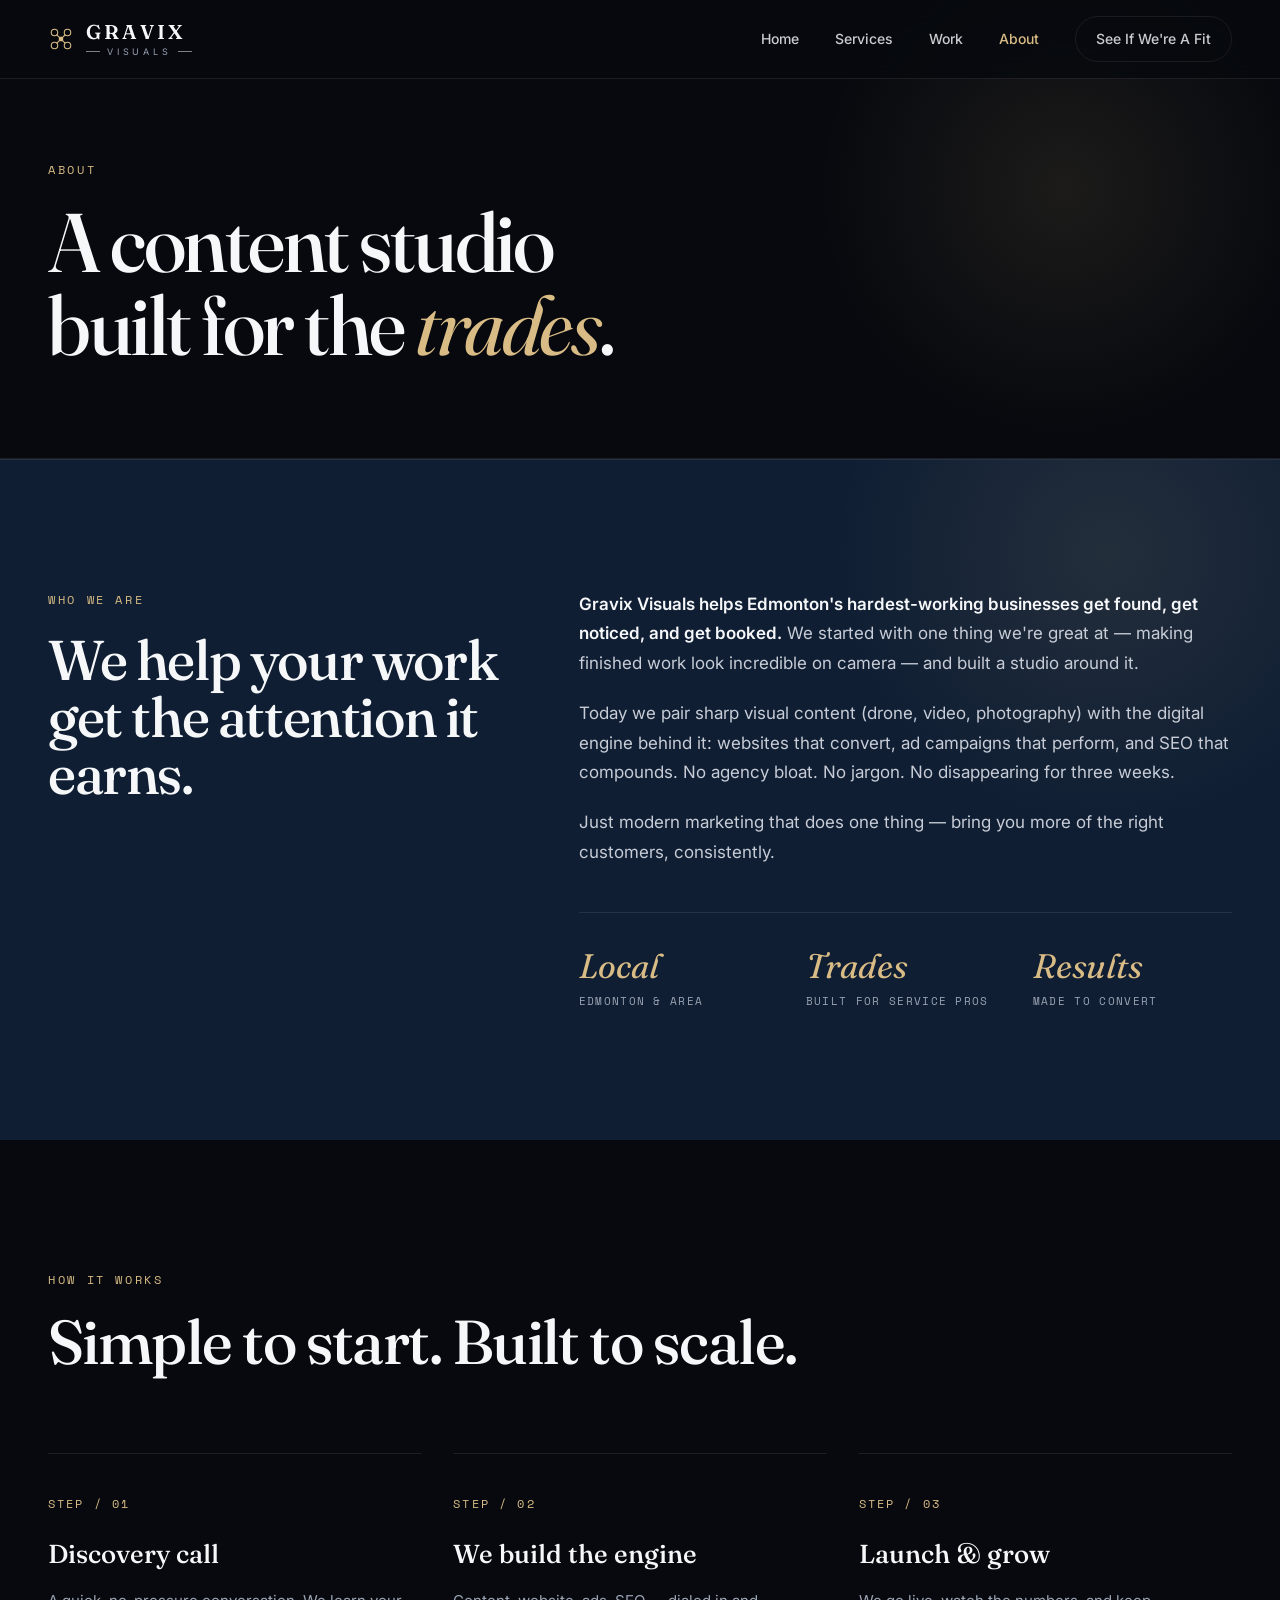
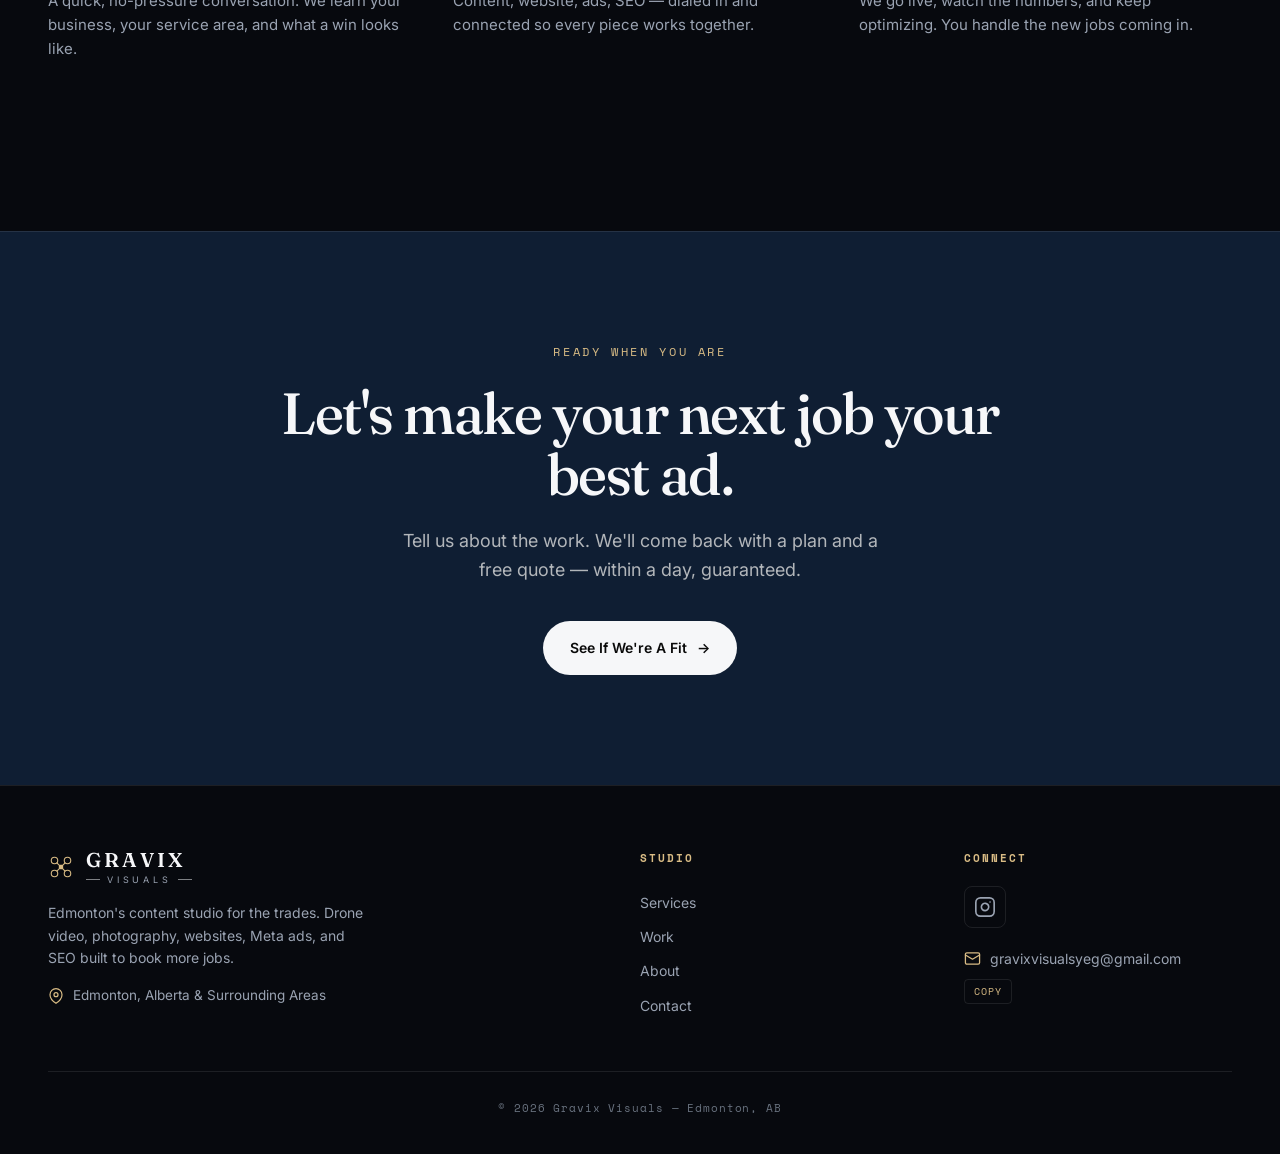
==== about.html @ d4706dd7 "Add files via upload" ====
<!DOCTYPE html>
<html lang="en">
<head>
<meta charset="UTF-8" />
<meta name="viewport" content="width=device-width, initial-scale=1.0" />
<title>About — Gravix Visuals</title>
<meta name="description" content="Gravix Visuals is an Edmonton content studio built for the trades. Drone video, photography, websites, ads, and SEO that bring in more of the right customers." />
<link rel="preconnect" href="https://fonts.googleapis.com">
<link rel="preconnect" href="https://fonts.gstatic.com" crossorigin>
<link href="https://fonts.googleapis.com/css2?family=Fraunces:ital,opsz,wght@0,9..144,400;0,9..144,500;0,9..144,600;1,9..144,400;1,9..144,500&family=Inter:wght@400;500;600;700&family=Space+Mono:wght@400;700&display=swap" rel="stylesheet">
<link rel="stylesheet" href="/styles.css">
</head>
<body data-page="about">

<nav id="nav" class="solid">
  <div class="wrap">
    <a href="/" class="brand" aria-label="Gravix Visuals home">
      <svg viewBox="0 0 48 48" fill="none" stroke="currentColor" stroke-width="2" aria-hidden="true">
        <circle cx="12" cy="12" r="6"/><circle cx="36" cy="12" r="6"/>
        <circle cx="12" cy="36" r="6"/><circle cx="36" cy="36" r="6"/>
        <line x1="16" y1="16" x2="32" y2="32"/><line x1="32" y1="16" x2="16" y2="32"/>
        <rect x="20" y="20" width="8" height="8" rx="2" fill="currentColor" stroke="none"/>
      </svg>
      <span class="word"><b>GRAVIX</b><span class="vis"><span class="ln"></span><small>VISUALS</small><span class="ln"></span></span></span>
    </a>
    <div class="nav-links" id="navlinks">
      <a href="/" onclick="closeNav()">Home</a>
      <a href="/services" onclick="closeNav()">Services</a>
      <a href="/work" onclick="closeNav()">Work</a>
      <a href="/about" class="active" onclick="closeNav()">About</a>
      <a href="/contact" class="nav-cta" onclick="closeNav()">See If We're A Fit</a>
    </div>
    <button class="burger" aria-label="Toggle menu" onclick="toggleNav()">&#9776;</button>
  </div>
</nav>

<header class="page-hero">
  <div class="wrap">
    <span class="eyebrow">About</span>
    <h1 class="display">A content studio<br>built for the <em>trades</em>.</h1>
  </div>
</header>

<section id="about" style="background:var(--navy);border-top:1px solid var(--line)">
  <div class="wrap">
    <div class="about-grid">
      <div class="reveal">
        <span class="eyebrow" style="display:block;margin-bottom:22px;">Who we are</span>
        <h2 class="display">We help your work get the attention it earns.</h2>
      </div>
      <div class="about-body reveal">
        <p><strong>Gravix Visuals helps Edmonton's hardest-working businesses get found, get noticed, and get booked.</strong> We started with one thing we're great at &mdash; making finished work look incredible on camera &mdash; and built a studio around it.</p>
        <p>Today we pair sharp visual content (drone, video, photography) with the digital engine behind it: websites that convert, ad campaigns that perform, and SEO that compounds. No agency bloat. No jargon. No disappearing for three weeks.</p>
        <p>Just modern marketing that does one thing &mdash; bring you more of the right customers, consistently.</p>
        <div class="about-stats">
          <div><div class="k">Local</div><div class="v">Edmonton &amp; area</div></div>
          <div><div class="k">Trades</div><div class="v">Built for service pros</div></div>
          <div><div class="k">Results</div><div class="v">Made to convert</div></div>
        </div>
      </div>
    </div>
  </div>
</section>

<section id="process">
  <div class="wrap">
    <div class="sec-head reveal">
      <span class="eyebrow">How it works</span>
      <h2 class="display">Simple to start. Built to scale.</h2>
    </div>
    <div class="steps">
      <div class="step reveal">
        <div class="s-num">STEP / 01</div>
        <h4>Discovery call</h4>
        <p>A quick, no-pressure conversation. We learn your business, your service area, and what a win looks like.</p>
      </div>
      <div class="step reveal">
        <div class="s-num">STEP / 02</div>
        <h4>We build the engine</h4>
        <p>Content, website, ads, SEO &mdash; dialed in and connected so every piece works together.</p>
      </div>
      <div class="step reveal">
        <div class="s-num">STEP / 03</div>
        <h4>Launch &amp; grow</h4>
        <p>We go live, watch the numbers, and keep optimizing. You handle the new jobs coming in.</p>
      </div>
    </div>
  </div>
</section>

<section class="cta-band">
  <div class="wrap">
    <span class="eyebrow" style="display:block;margin-bottom:22px;color:var(--gold)">Ready when you are</span>
    <h2 class="display">Let's make your next job your best ad.</h2>
    <p>Tell us about the work. We'll come back with a plan and a free quote &mdash; within a day, guaranteed.</p>
    <div class="cta-row">
      <a href="/contact" class="btn btn-primary">See If We're A Fit <span class="ar">&rarr;</span></a>
    </div>
  </div>
</section>

<footer>
  <div class="wrap">
    <div class="foot-grid">
      <div>
        <a href="/" class="brand">
          <svg viewBox="0 0 48 48" fill="none" stroke="currentColor" stroke-width="2" aria-hidden="true">
        <circle cx="12" cy="12" r="6"/><circle cx="36" cy="12" r="6"/>
        <circle cx="12" cy="36" r="6"/><circle cx="36" cy="36" r="6"/>
        <line x1="16" y1="16" x2="32" y2="32"/><line x1="32" y1="16" x2="16" y2="32"/>
        <rect x="20" y="20" width="8" height="8" rx="2" fill="currentColor" stroke="none"/>
      </svg>
      <span class="word"><b>GRAVIX</b><span class="vis"><span class="ln"></span><small>VISUALS</small><span class="ln"></span></span></span>
        </a>
        <p class="foot-about">Edmonton's content studio for the trades. Drone video, photography, websites, Meta ads, and SEO built to book more jobs.</p>
        <div class="foot-location">
          <svg width="16" height="16" viewBox="0 0 24 24" fill="none" stroke="currentColor" stroke-width="1.8" stroke-linecap="round" stroke-linejoin="round" aria-hidden="true">
            <path d="M21 10c0 7-9 13-9 13s-9-6-9-13a9 9 0 1 1 18 0z"/>
            <circle cx="12" cy="10" r="3"/>
          </svg>
          <span>Edmonton, Alberta &amp; Surrounding Areas</span>
        </div>
      </div>
      <div class="foot-col">
        <h5>Studio</h5>
        <a href="/services">Services</a>
        <a href="/work">Work</a>
        <a href="/about">About</a>
        <a href="/contact">Contact</a>
      </div>
      <div class="foot-col">
        <h5>Connect</h5>
        <a href="https://www.instagram.com/gravix.visuals/" target="_blank" rel="noopener" class="ig-link" aria-label="Gravix Visuals on Instagram">
          <svg width="22" height="22" viewBox="0 0 24 24" fill="none" stroke="currentColor" stroke-width="1.8" stroke-linecap="round" stroke-linejoin="round" aria-hidden="true">
            <rect x="2" y="2" width="20" height="20" rx="5" ry="5"/>
            <path d="M16 11.37A4 4 0 1 1 12.63 8 4 4 0 0 1 16 11.37z"/>
            <line x1="17.5" y1="6.5" x2="17.51" y2="6.5"/>
          </svg>
        </a>
        <div class="email-line">
          <svg width="17" height="17" viewBox="0 0 24 24" fill="none" stroke="currentColor" stroke-width="1.8" stroke-linecap="round" stroke-linejoin="round" aria-hidden="true">
            <rect x="2" y="4" width="20" height="16" rx="2"/>
            <path d="m22 7-10 6L2 7"/>
          </svg>
          <span class="email-text" id="emailText">gravixvisualsyeg@gmail.com</span>
          <button type="button" class="copy-btn" onclick="copyEmail(this)" aria-label="Copy email address">Copy</button>
        </div>
      </div>
    </div>
    <div class="foot-bottom">
      <span>&copy; 2026 Gravix Visuals &mdash; Edmonton, AB</span>
    </div>
  </div>
</footer>

<script>
  const nav=document.getElementById('nav');
  const isHome=document.body.dataset.page==='home';
  const onScroll=()=>{ if(window.scrollY>40||!isHome)nav.classList.add('solid'); else nav.classList.remove('solid'); };
  window.addEventListener('scroll',onScroll); onScroll();

  function toggleNav(){document.getElementById('navlinks').classList.toggle('open');}
  function closeNav(){document.getElementById('navlinks').classList.remove('open');}

  const __h=document.querySelector('.hero');
  if(__h){ __h.classList.add('play'); window.addEventListener('load',()=>__h.classList.add('play')); }

  const io=new IntersectionObserver((entries)=>{
    entries.forEach(e=>{ if(e.isIntersecting){e.target.classList.add('in');io.unobserve(e.target);} });
  },{threshold:0.12,rootMargin:'0px 0px -8% 0px'});
  document.querySelectorAll('.reveal').forEach(el=>io.observe(el));

  const __hero=document.getElementById('heroVid');
  const __vids=document.querySelectorAll('.bgvid');
  function __srcOf(){ return (__hero && (__hero.currentSrc||__hero.src)) || (__vids[0] && __vids[0].getAttribute('data-src')) || ''; }
  function __startVids(){
    __vids.forEach(v=>{
      if(!v.src){ const s=v.getAttribute('data-src')||__srcOf(); if(s) v.src=s; }
      v.muted=true; v.playsInline=true;
      const p=v.play(); if(p&&p.catch) p.catch(()=>{});
    });
  }
  __vids.forEach(v=>{ v.addEventListener('canplay',__startVids); v.addEventListener('loadeddata',__startVids); });
  __startVids();
  window.addEventListener('load',__startVids);
  ['pointerdown','touchstart','scroll','keydown','click'].forEach(ev=>window.addEventListener(ev,__startVids,{once:true,passive:true}));

  function submitForm(e){
    e.preventDefault();
    document.getElementById('contactForm').style.display='none';
    document.getElementById('formSuccess').classList.add('show');
    return false;
  }

  function copyEmail(btn){
    const email='gravixvisualsyeg@gmail.com';
    const done=()=>{ const o=btn.textContent; btn.textContent='Copied!'; btn.classList.add('copied'); setTimeout(()=>{btn.textContent=o;btn.classList.remove('copied');},1600); };
    if(navigator.clipboard&&navigator.clipboard.writeText){ navigator.clipboard.writeText(email).then(done).catch(()=>fallbackCopy(email,done)); }
    else { fallbackCopy(email,done); }
  }
  function fallbackCopy(text,cb){
    const t=document.createElement('textarea'); t.value=text; t.style.position='fixed'; t.style.opacity='0'; document.body.appendChild(t); t.select();
    try{ document.execCommand('copy'); }catch(e){} document.body.removeChild(t); if(cb)cb();
  }
</script>
</body>
</html>
---- styles.css ----
:root{
    --bg:#07090E;
    --bg-2:#0A0E16;
    --navy:#0F1E33;
    --navy-2:#13243C;
    --line:rgba(255,255,255,0.09);
    --line-2:rgba(255,255,255,0.05);
    --text:#ECEEF2;
    --muted:#9AA3B2;
    --muted-2:#69727F;
    --gold:#D9BC85;
    --gold-dim:#B89A63;
    --white:#F6F7F9;
  }
  *{box-sizing:border-box;margin:0;padding:0}
  html{scroll-behavior:smooth}
  body{
    font-family:'Inter',system-ui,sans-serif;
    background:var(--bg);color:var(--text);
    line-height:1.6;-webkit-font-smoothing:antialiased;
    overflow-x:hidden;
  }
  .wrap{max-width:1240px;margin:0 auto;padding:0 28px}
  .display{font-family:'Fraunces',Georgia,serif;font-weight:500;letter-spacing:-0.02em;line-height:1.0}
  .mono{font-family:'Space Mono',monospace}
  .eyebrow{font-family:'Space Mono',monospace;font-size:12px;letter-spacing:0.22em;text-transform:uppercase;color:var(--gold)}

  a{color:inherit}

  /* ---------- NAV ---------- */
  nav{position:fixed;top:0;left:0;right:0;z-index:100;transition:background .4s ease,border-color .4s ease,backdrop-filter .4s}
  nav.solid{background:rgba(7,9,14,0.82);backdrop-filter:blur(14px);border-bottom:1px solid var(--line)}
  nav .wrap{display:flex;align-items:center;justify-content:space-between;height:78px}
  .brand{display:flex;align-items:center;gap:12px;text-decoration:none}
  .brand svg{width:26px;height:26px;color:var(--gold)}
  .brand .word{display:flex;flex-direction:column;line-height:1}
  .brand .word b{font-family:'Fraunces',serif;font-weight:600;font-size:20px;letter-spacing:0.16em;color:var(--white)}
  .brand .word .vis{display:flex;align-items:center;gap:7px;margin-top:5px}
  .brand .word .vis .ln{height:1px;width:14px;background:var(--white);opacity:.5}
  .brand .word .vis small{font-size:9px;letter-spacing:0.42em;color:var(--muted)}
  .nav-links{display:flex;align-items:center;gap:36px}
  .nav-links a{text-decoration:none;font-size:14px;font-weight:500;color:var(--text);opacity:.85;transition:opacity .2s,color .2s;position:relative}
  .nav-links a:not(.nav-cta)::after{content:'';position:absolute;left:0;right:0;bottom:-6px;height:1.5px;background:var(--gold);transform:scaleX(0);transform-origin:left;transition:transform .25s ease}
  .nav-links a:not(.nav-cta):hover::after{transform:scaleX(1)}
  .nav-links a:hover{opacity:1;color:var(--gold)}
  .nav-cta{border:1px solid var(--line);padding:11px 20px;border-radius:999px;font-size:13px;font-weight:600;transition:all .25s}
  .nav-cta:hover{background:var(--white);color:#0A0A0A!important;border-color:var(--white);opacity:1!important}
  .burger{display:none;background:none;border:none;color:var(--text);cursor:pointer;font-size:22px}

  /* ---------- HERO ---------- */
  .hero{position:relative;height:100vh;min-height:680px;display:flex;align-items:center;overflow:hidden}
  .hero video{position:absolute;inset:0;width:100%;height:100%;object-fit:cover;z-index:0}
  .hero .scrim{position:absolute;inset:0;z-index:1;
    background:
      linear-gradient(180deg,rgba(7,9,14,.86) 0%,rgba(7,9,14,.5) 30%,rgba(7,9,14,.58) 60%,rgba(7,9,14,.97) 100%),
      linear-gradient(90deg,rgba(7,9,14,.92) 0%,rgba(7,9,14,.62) 38%,rgba(7,9,14,.15) 70%,transparent 100%),
      radial-gradient(120% 80% at 82% 22%,rgba(217,188,133,.08),transparent 55%);
  }
  .hero .wrap{position:relative;z-index:2;width:100%}
  .hero-inner{max-width:880px}
  .hero .eyebrow{opacity:0;transform:translateY(16px);animation:rise .9s .15s forwards cubic-bezier(.2,.7,.2,1)}
  .hero h1{font-size:clamp(46px,8.2vw,108px);color:var(--white);margin-top:22px;letter-spacing:-0.03em;text-shadow:0 2px 40px rgba(0,0,0,.55)}
  .hero h1 .l{display:block;overflow:hidden;padding-bottom:.14em;margin-bottom:-.10em}
  .hero h1 .l span{display:block;opacity:0;transform:translateY(110%);}
  .hero.play h1 .l span{animation:reveal 1s forwards cubic-bezier(.16,1,.3,1)}
  .hero h1 .l:nth-child(1) span{animation-delay:.25s}
  .hero h1 .l:nth-child(2) span{animation-delay:.40s}
  .hero h1 em{font-style:italic;font-weight:400;color:var(--gold)}
  .hero p.sub{margin-top:28px;font-size:clamp(16px,1.5vw,20px);color:#D6DAE2;max-width:560px;text-shadow:0 1px 16px rgba(0,0,0,.6);opacity:0;transform:translateY(16px);animation:rise .9s .75s forwards cubic-bezier(.2,.7,.2,1)}
  .hero .cta-row{margin-top:40px;display:flex;gap:14px;flex-wrap:wrap;opacity:0;transform:translateY(16px);animation:rise .9s .9s forwards cubic-bezier(.2,.7,.2,1)}
  .scroll-hint{position:absolute;bottom:30px;left:50%;transform:translateX(-50%);z-index:2;font-family:'Space Mono',monospace;font-size:11px;letter-spacing:.2em;text-transform:uppercase;color:var(--muted);display:flex;flex-direction:column;align-items:center;gap:10px;opacity:0;animation:rise .9s 1.3s forwards}
  .scroll-hint .bar{width:1px;height:42px;background:linear-gradient(var(--gold),transparent);animation:drop 2.2s infinite}

  @keyframes reveal{to{opacity:1;transform:translateY(0)}}
  @keyframes rise{to{opacity:1;transform:translateY(0)}}
  @keyframes drop{0%{transform:scaleY(0);transform-origin:top}45%{transform:scaleY(1);transform-origin:top}55%{transform:scaleY(1);transform-origin:bottom}100%{transform:scaleY(0);transform-origin:bottom}}

  /* ---------- BUTTONS ---------- */
  .btn{display:inline-flex;align-items:center;gap:10px;padding:15px 26px;border-radius:999px;font-weight:600;font-size:14px;text-decoration:none;transition:all .25s;cursor:pointer;border:1px solid transparent}
  .btn-primary{background:var(--white);color:#0A0A0A}
  .btn-primary:hover{background:var(--gold);transform:translateY(-2px)}
  .btn-ghost{background:transparent;color:var(--white);border:1px solid var(--line)}
  .btn-ghost:hover{border-color:var(--white);transform:translateY(-2px)}
  .btn .ar{transition:transform .25s}
  .btn:hover .ar{transform:translateX(4px)}

  /* ---------- MARQUEE STRIP ---------- */
  .marquee{border-top:1px solid var(--line);border-bottom:1px solid var(--line);background:var(--bg-2);overflow:hidden;padding:20px 0}
  .marquee-track{display:flex;gap:56px;white-space:nowrap;width:max-content;animation:scrollx 28s linear infinite}
  .marquee-track span{font-family:'Space Mono',monospace;font-size:13px;letter-spacing:.14em;text-transform:uppercase;color:var(--muted);display:flex;align-items:center;gap:56px}
  .marquee-track span::after{content:'';width:5px;height:5px;border-radius:50%;background:var(--gold)}
  @keyframes scrollx{to{transform:translateX(-50%)}}

  /* ---------- SECTION SHARED ---------- */
  section{padding:130px 0;position:relative}
  .reveal{opacity:0;transform:translateY(34px);transition:opacity .9s cubic-bezier(.2,.7,.2,1),transform .9s cubic-bezier(.2,.7,.2,1)}
  .reveal.in{opacity:1;transform:none}
  .sec-head{max-width:760px;margin-bottom:80px}
  .sec-head .eyebrow{display:block;margin-bottom:22px}
  .sec-head h2{font-size:clamp(34px,5vw,62px);color:var(--white);letter-spacing:-0.025em}
  .sec-head p{margin-top:24px;font-size:18px;color:var(--muted);max-width:560px}

  /* ---------- SERVICES (editorial rows) ---------- */
  #services{background:var(--bg)}
  .svc{display:grid;grid-template-columns:120px 1fr 320px;gap:48px;padding:56px 0;border-top:1px solid var(--line);align-items:start;transition:padding .3s}
  .svc:last-child{border-bottom:1px solid var(--line)}
  .svc .num{font-family:'Fraunces',serif;font-size:clamp(40px,5vw,72px);color:var(--gold);font-weight:400;line-height:.9;font-style:italic}
  .svc-main h3{font-family:'Fraunces',serif;font-weight:500;font-size:clamp(28px,3.4vw,42px);color:var(--white);letter-spacing:-0.02em;line-height:1.05}
  .svc-main p{margin-top:18px;font-size:16px;color:var(--muted);max-width:520px}
  .svc-tag{display:inline-block;margin-top:22px;font-family:'Space Mono',monospace;font-size:11px;letter-spacing:.18em;text-transform:uppercase;color:var(--gold-dim);border:1px solid var(--line);padding:6px 12px;border-radius:3px}
  .svc-feats{list-style:none}
  .svc-feats li{display:flex;align-items:center;gap:12px;padding:12px 0;font-size:14px;color:var(--text);border-bottom:1px solid var(--line-2)}
  .svc-feats li:last-child{border-bottom:none}
  .svc-feats li::before{content:'';width:6px;height:6px;border-radius:50%;background:var(--gold);flex:none}
  .svc:hover .num{transform:translateX(6px);transition:transform .35s}

  /* ---------- SHOWREEL ---------- */
  #work{background:var(--bg-2);border-top:1px solid var(--line)}
  .reel-grid{display:grid;grid-template-columns:1fr 1fr;gap:64px;align-items:center}
  .reel-frame{position:relative;border-radius:10px;overflow:hidden;border:1px solid var(--line);aspect-ratio:16/10;box-shadow:0 40px 80px -30px rgba(0,0,0,.8)}
  .reel-frame video{width:100%;height:100%;object-fit:cover;display:block}
  .reel-frame .badge{position:absolute;top:16px;left:16px;font-family:'Space Mono',monospace;font-size:10px;letter-spacing:.16em;text-transform:uppercase;background:rgba(7,9,14,.7);backdrop-filter:blur(6px);color:var(--gold);padding:6px 11px;border-radius:3px;border:1px solid var(--line)}
  .reel-copy h2{font-size:clamp(32px,4vw,52px);color:var(--white);letter-spacing:-0.025em;line-height:1.05}
  .reel-copy p{margin-top:22px;font-size:17px;color:var(--muted);max-width:480px}
  .reel-copy .mini{margin-top:30px;display:flex;gap:30px;flex-wrap:wrap}
  .reel-copy .mini div .k{font-family:'Fraunces',serif;font-size:26px;color:var(--gold);font-style:italic}
  .reel-copy .mini div .v{font-family:'Space Mono',monospace;font-size:11px;letter-spacing:.12em;text-transform:uppercase;color:var(--muted);margin-top:4px}
  .reel-copy a.btn{margin-top:36px}

  /* ---------- PROCESS ---------- */
  #process{background:var(--bg)}
  .steps{display:grid;grid-template-columns:repeat(3,1fr);gap:32px}
  .step{padding:40px 0;border-top:1px solid var(--line)}
  .step .s-num{font-family:'Space Mono',monospace;font-size:12px;letter-spacing:.18em;color:var(--gold)}
  .step h4{font-family:'Fraunces',serif;font-weight:500;font-size:26px;color:var(--white);margin-top:20px}
  .step p{margin-top:14px;font-size:15px;color:var(--muted)}

  /* ---------- ABOUT ---------- */
  #about{background:var(--navy);border-top:1px solid var(--line);position:relative;overflow:hidden}
  #about::before{content:'';position:absolute;top:-30%;right:-10%;width:600px;height:600px;background:radial-gradient(circle,rgba(217,188,133,.10),transparent 65%);pointer-events:none}
  .about-grid{display:grid;grid-template-columns:1fr 1.45fr;gap:80px;align-items:start;position:relative}
  .about-grid h2{font-size:clamp(34px,4.6vw,56px);color:var(--white);letter-spacing:-0.025em;line-height:1.02}
  .about-body p{font-size:17px;color:#C7CCD6;margin-bottom:20px;line-height:1.75}
  .about-body p strong{color:var(--white);font-weight:600}
  .about-stats{margin-top:44px;display:grid;grid-template-columns:repeat(3,1fr);gap:28px;border-top:1px solid var(--line);padding-top:36px}
  .about-stats .k{font-family:'Fraunces',serif;font-size:34px;color:var(--gold);font-style:italic;line-height:1}
  .about-stats .v{font-family:'Space Mono',monospace;font-size:11px;letter-spacing:.12em;text-transform:uppercase;color:var(--muted);margin-top:10px}

  /* ---------- CONTACT ---------- */
  #contact{background:var(--bg-2);border-top:1px solid var(--line)}
  .contact-grid{display:grid;grid-template-columns:1fr 1.1fr;gap:72px;align-items:start}
  .contact-head h2{font-size:clamp(34px,4.6vw,58px);color:var(--white);letter-spacing:-0.025em;line-height:1.02}
  .contact-head p{margin-top:24px;font-size:18px;color:var(--muted);max-width:440px}
  .contact-info{margin-top:44px}
  .contact-info div{padding:18px 0;border-top:1px solid var(--line)}
  .contact-info .lbl{font-family:'Space Mono',monospace;font-size:11px;letter-spacing:.18em;text-transform:uppercase;color:var(--gold)}
  .contact-info .val{font-family:'Fraunces',serif;font-size:19px;color:var(--white);margin-top:7px}

  form{background:var(--bg);border:1px solid var(--line);padding:40px;border-radius:12px}
  .field{margin-bottom:22px}
  .field label{display:block;font-family:'Space Mono',monospace;font-size:11px;letter-spacing:.12em;text-transform:uppercase;color:var(--muted);margin-bottom:10px}
  .field label .req{color:var(--gold)}
  .field input,.field textarea{width:100%;padding:14px 16px;border:1px solid var(--line);border-radius:7px;font-family:inherit;font-size:15px;background:var(--bg-2);color:var(--text);transition:border .2s,background .2s}
  .field input::placeholder,.field textarea::placeholder{color:#5A636F}
  .field input:focus,.field textarea:focus{outline:none;border-color:var(--gold);background:var(--navy)}
  .field textarea{resize:vertical;min-height:120px}
  .row-2{display:grid;grid-template-columns:1fr 1fr;gap:18px}
  form .btn{width:100%;justify-content:center;border:none;margin-top:6px}
  .form-success{display:none;text-align:center;padding:30px 10px}
  .form-success.show{display:block}
  .form-success .ic{width:54px;height:54px;border-radius:50%;border:1px solid var(--gold);display:flex;align-items:center;justify-content:center;margin:0 auto 18px;color:var(--gold);font-size:24px}
  .form-success h4{font-family:'Fraunces',serif;font-size:24px;color:var(--white)}
  .form-success p{color:var(--muted);margin-top:10px;font-size:15px}

  /* ---------- FOOTER ---------- */
  footer{background:var(--bg);border-top:1px solid var(--line);padding:64px 0 36px}
  .foot-grid{display:grid;grid-template-columns:2fr 1fr 1fr;gap:56px;margin-bottom:48px}
  footer .brand{margin-bottom:18px}
  .foot-about{font-size:14px;color:var(--muted);max-width:320px}
  .foot-col h5{font-family:'Space Mono',monospace;font-size:11px;letter-spacing:.18em;text-transform:uppercase;color:var(--gold);margin-bottom:18px}
  .foot-col a{position:relative;display:block;width:fit-content;text-decoration:none;color:var(--muted);padding:6px 0;font-size:14px;transition:color .2s,transform .2s;transform:translateX(0)}
  .foot-col a:not(.ig-link)::after{content:'';position:absolute;left:0;bottom:2px;height:1.5px;width:100%;background:var(--gold);transform:scaleX(0);transform-origin:left;transition:transform .25s ease}
  .foot-col a:not(.ig-link):hover::after{transform:scaleX(1)}
  .foot-col a:hover{color:var(--white);transform:translateX(6px)}
  .foot-col a.ig-link:hover{transform:translateY(-1px)}
  .foot-bottom{border-top:1px solid var(--line);padding-top:28px;display:flex;justify-content:center;text-align:center;gap:14px;flex-wrap:wrap;font-family:'Space Mono',monospace;font-size:11px;letter-spacing:.08em;color:var(--muted-2)}

  /* ---------- RESPONSIVE ---------- */
  @media(max-width:980px){
    .svc{grid-template-columns:1fr;gap:24px;padding:44px 0}
    .svc .num{font-size:46px}
    .reel-grid,.about-grid,.contact-grid,.foot-grid{grid-template-columns:1fr;gap:44px}
    .steps{grid-template-columns:1fr}
    .nav-links{position:fixed;inset:78px 0 auto 0;background:rgba(7,9,14,.97);backdrop-filter:blur(16px);flex-direction:column;gap:0;padding:20px 28px 30px;border-bottom:1px solid var(--line);display:none}
    .nav-links.open{display:flex}
    .nav-links a{width:100%;padding:16px 0;border-bottom:1px solid var(--line-2)}
    .nav-links .nav-cta{margin-top:14px;text-align:center;border:1px solid var(--line)}
    .burger{display:block}
    nav{background:rgba(7,9,14,.82);backdrop-filter:blur(14px);border-bottom:1px solid var(--line)}
    section{padding:88px 0}
    .sec-head{margin-bottom:54px}
    .row-2{grid-template-columns:1fr}
    .about-stats{grid-template-columns:1fr}
  }
  @media(prefers-reduced-motion:reduce){
    *{animation:none!important;transition:none!important}
    .hero .eyebrow,.hero p.sub,.hero .cta-row,.hero h1 .l span,.scroll-hint{opacity:1;transform:none}
    .reveal{opacity:1;transform:none}
  }
  a:focus-visible,button:focus-visible,input:focus-visible,textarea:focus-visible{outline:2px solid var(--gold);outline-offset:3px}

/* ============ MULTI-PAGE ADDITIONS ============ */
/* Force nav solid on interior pages */
nav.solid{background:rgba(7,9,14,0.82);backdrop-filter:blur(14px);border-bottom:1px solid var(--line)}
.nav-links a.active{color:var(--gold);opacity:1}

/* Interior page header (no full-screen video) */
.page-hero{position:relative;padding:160px 0 90px;border-bottom:1px solid var(--line);overflow:hidden;background:var(--bg)}
.page-hero::before{content:'';position:absolute;top:-20%;right:-5%;width:560px;height:560px;background:radial-gradient(circle,rgba(217,188,133,.10),transparent 62%);pointer-events:none}
.page-hero .wrap{position:relative;z-index:2}
.page-hero .eyebrow{display:block;margin-bottom:22px}
.page-hero h1{font-size:clamp(44px,6.5vw,86px);color:var(--white);letter-spacing:-0.03em;line-height:1.0;max-width:900px}
.page-hero h1 em{font-style:italic;font-weight:400;color:var(--gold)}
.page-hero p.lead{margin-top:28px;font-size:clamp(17px,1.6vw,21px);color:var(--muted);max-width:580px;line-height:1.55}

/* Home teaser cards */
.teaser{background:var(--bg-2);border-top:1px solid var(--line);border-bottom:1px solid var(--line)}
.teaser-grid{display:grid;grid-template-columns:repeat(3,1fr);gap:1px;background:var(--line);border:1px solid var(--line)}
.tcard{background:var(--bg-2);padding:44px 34px;transition:background .25s;text-decoration:none;display:block}
.tcard:hover{background:var(--bg)}
.tcard .tn{font-family:'Fraunces',serif;font-style:italic;font-size:30px;color:var(--gold);line-height:1}
.tcard h3{font-family:'Fraunces',serif;font-weight:500;font-size:25px;color:var(--white);margin-top:18px;line-height:1.15}
.tcard p{font-size:14px;color:var(--muted);margin-top:12px}
.tcard .more{display:inline-flex;align-items:center;gap:8px;margin-top:20px;font-family:'Space Mono',monospace;font-size:11px;letter-spacing:.14em;text-transform:uppercase;color:var(--gold)}

/* CTA band */
.cta-band{background:var(--navy);border-top:1px solid var(--line);text-align:center;padding:110px 0}
.cta-band h2{font-size:clamp(34px,4.6vw,58px);color:var(--white);letter-spacing:-0.025em;line-height:1.05;max-width:760px;margin:0 auto}
.cta-band p{margin-top:22px;font-size:18px;color:rgba(248,247,244,.7);max-width:480px;margin-left:auto;margin-right:auto}
.cta-band .cta-row{justify-content:center;margin-top:36px}

@media(max-width:980px){
  .teaser-grid{grid-template-columns:1fr}
  .page-hero{padding:130px 0 70px}
}

/* Footer Connect — Instagram icon + email text */
.foot-col .ig-link{
  display:flex;align-items:center;justify-content:center;
  width:42px;height:42px;border:1px solid var(--line);border-radius:8px;
  color:var(--muted);padding:0;margin:4px 0 14px;transition:all .25s;
}
.foot-col .ig-link:hover{color:var(--gold);border-color:var(--gold);background:rgba(217,188,133,.06);transform:translateY(-1px)}
.foot-col .ig-link svg{display:block}
.foot-col .email-line{
  display:flex;align-items:center;gap:9px;font-size:14px;color:var(--muted);
  padding:6px 0;flex-wrap:wrap;
}
.foot-col .email-line svg{flex:none;color:var(--gold)}
.foot-col .email-text{user-select:all;-webkit-user-select:all;cursor:text;word-break:break-all}
.copy-btn{
  font-family:'Space Mono',monospace;font-size:10px;letter-spacing:.1em;text-transform:uppercase;
  background:transparent;color:var(--gold);border:1px solid var(--line);border-radius:4px;
  padding:4px 9px;cursor:pointer;transition:all .2s;
}
.copy-btn:hover{border-color:var(--gold);background:rgba(217,188,133,.08)}
.copy-btn.copied{color:#7BC47F;border-color:#7BC47F}

.foot-location{
  display:flex;align-items:center;gap:9px;margin-top:16px;
  color:var(--muted);font-size:13.5px;
}
.foot-location svg{flex:none;color:var(--gold)}
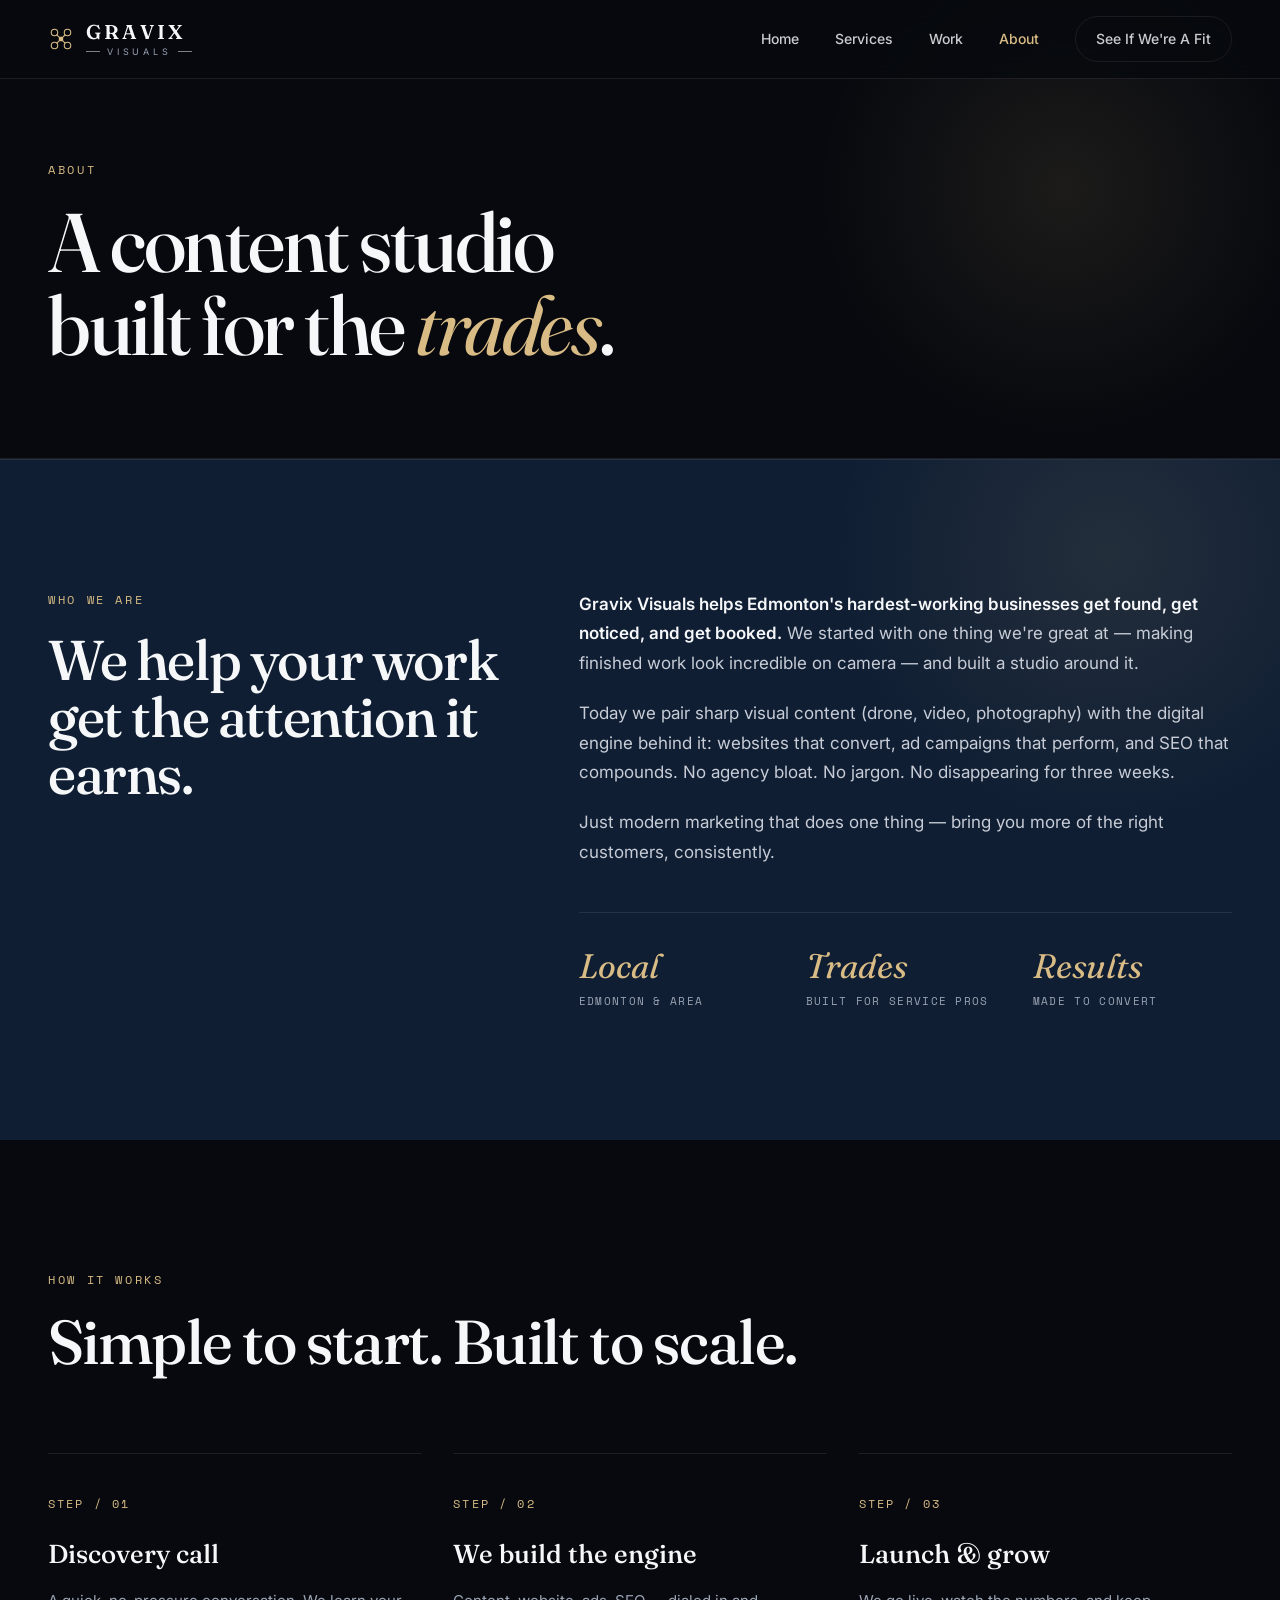
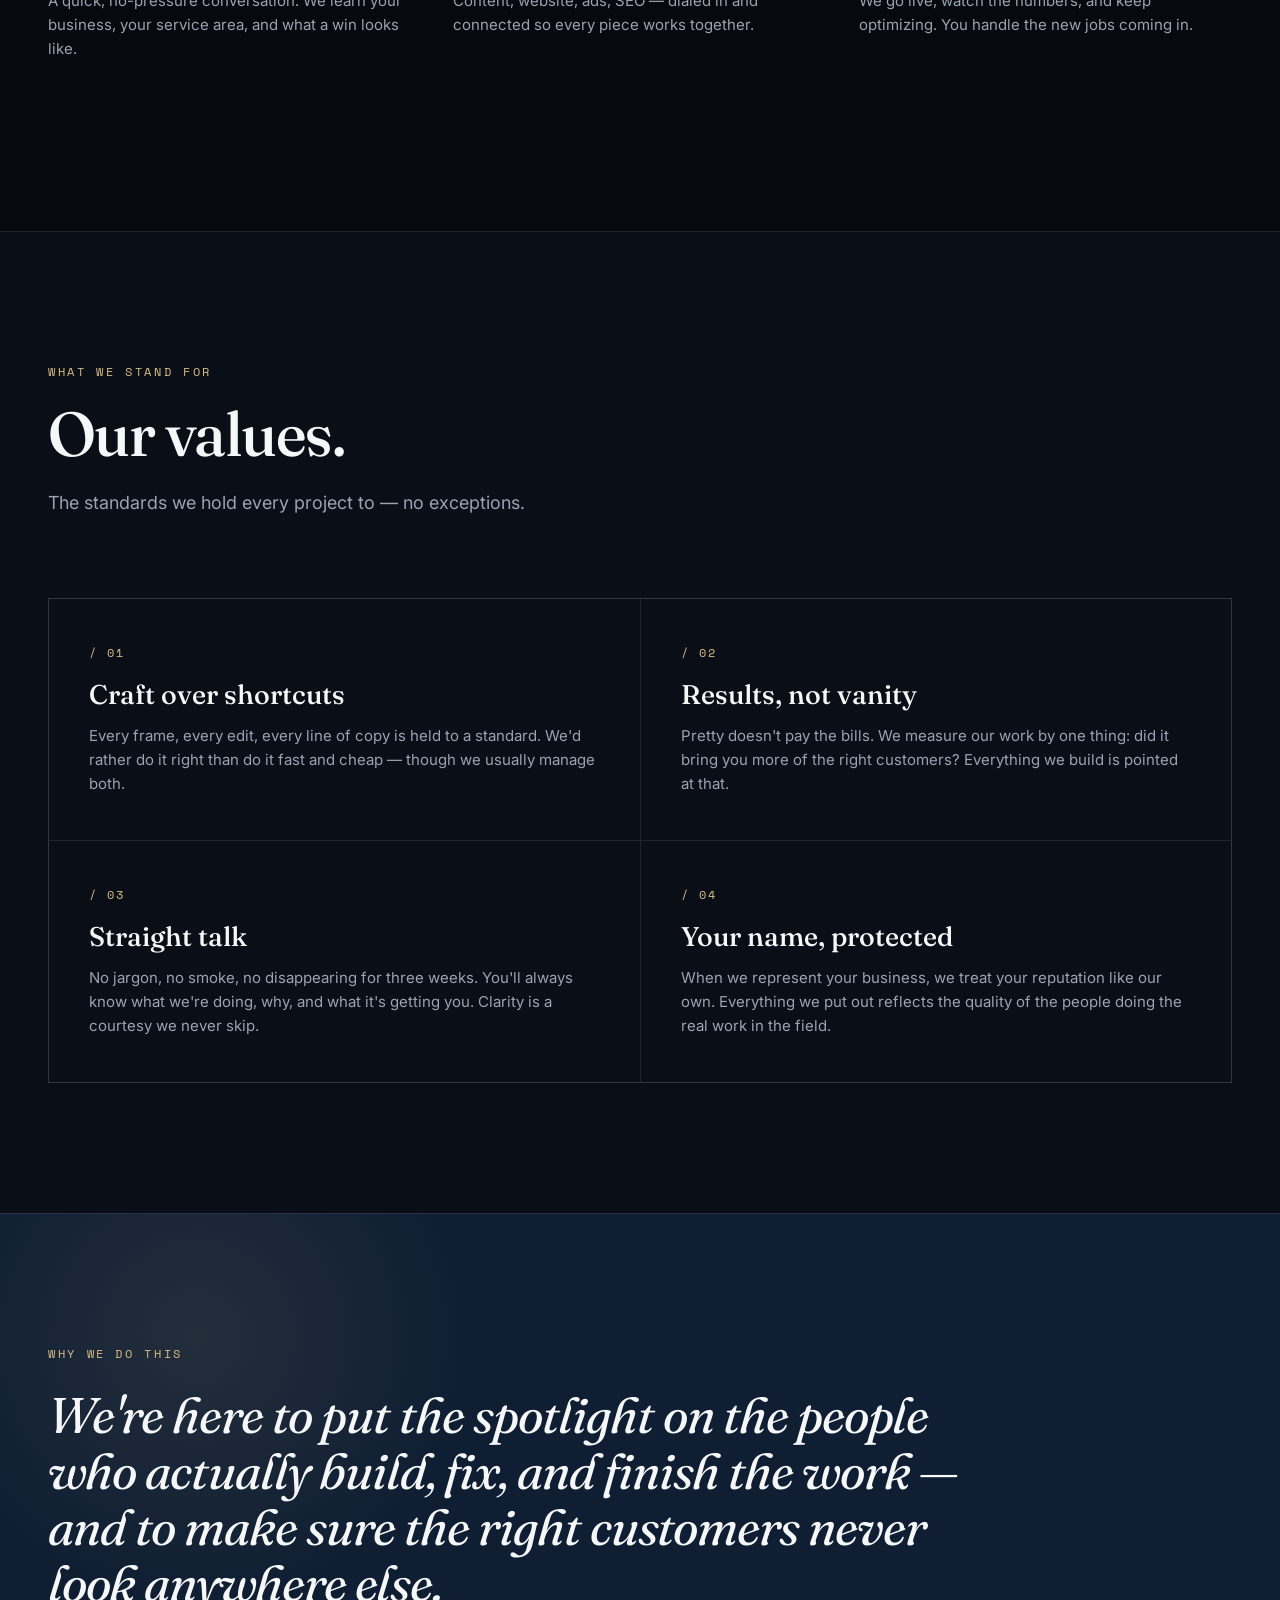
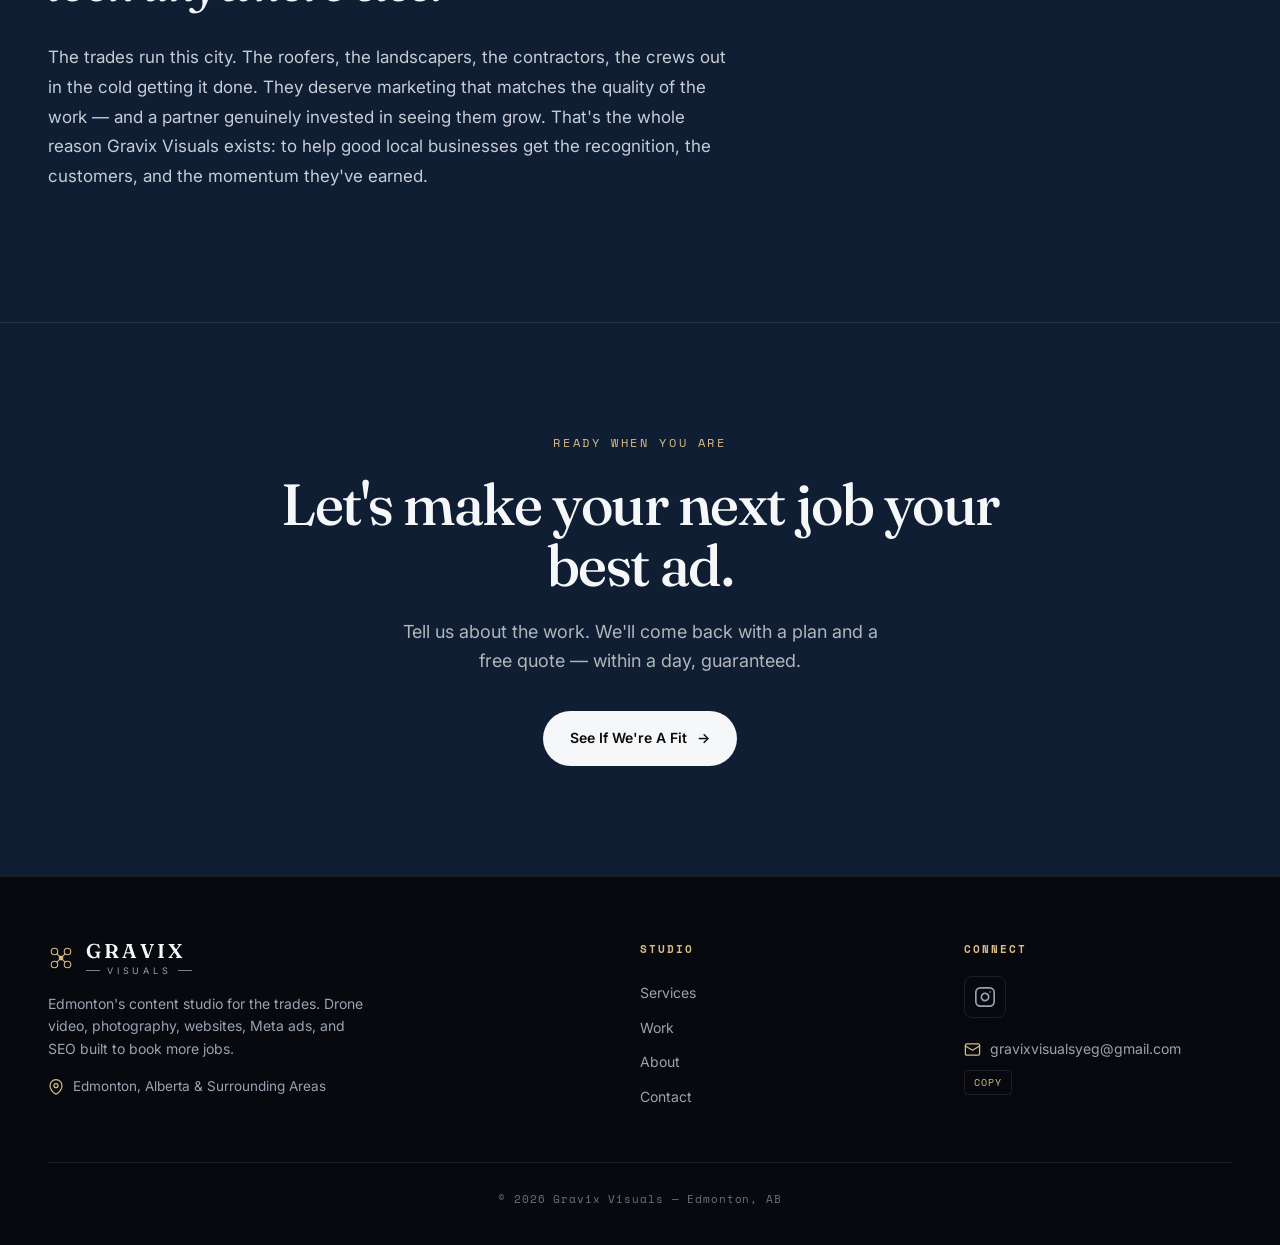
==== commit 48908ff7: "Add files via upload" ====
--- a/about.html
+++ b/about.html
@@ -84,6 +84,48 @@
         <h4>Launch &amp; grow</h4>
         <p>We go live, watch the numbers, and keep optimizing. You handle the new jobs coming in.</p>
       </div>
+    </div>
+  </div>
+</section>
+
+<section id="values" style="background:var(--bg-2);border-top:1px solid var(--line)">
+  <div class="wrap">
+    <div class="sec-head reveal">
+      <span class="eyebrow">What we stand for</span>
+      <h2 class="display">Our values.</h2>
+      <p>The standards we hold every project to &mdash; no exceptions.</p>
+    </div>
+    <div class="values-grid">
+      <div class="value-card reveal">
+        <div class="vc-num">/ 01</div>
+        <h4>Craft over shortcuts</h4>
+        <p>Every frame, every edit, every line of copy is held to a standard. We'd rather do it right than do it fast and cheap &mdash; though we usually manage both.</p>
+      </div>
+      <div class="value-card reveal">
+        <div class="vc-num">/ 02</div>
+        <h4>Results, not vanity</h4>
+        <p>Pretty doesn't pay the bills. We measure our work by one thing: did it bring you more of the right customers? Everything we build is pointed at that.</p>
+      </div>
+      <div class="value-card reveal">
+        <div class="vc-num">/ 03</div>
+        <h4>Straight talk</h4>
+        <p>No jargon, no smoke, no disappearing for three weeks. You'll always know what we're doing, why, and what it's getting you. Clarity is a courtesy we never skip.</p>
+      </div>
+      <div class="value-card reveal">
+        <div class="vc-num">/ 04</div>
+        <h4>Your name, protected</h4>
+        <p>When we represent your business, we treat your reputation like our own. Everything we put out reflects the quality of the people doing the real work in the field.</p>
+      </div>
+    </div>
+  </div>
+</section>
+
+<section id="mission" style="background:var(--navy);border-top:1px solid var(--line);position:relative;overflow:hidden">
+  <div class="wrap">
+    <div class="mission-block reveal">
+      <span class="eyebrow" style="display:block;margin-bottom:24px;">Why we do this</span>
+      <h2 class="display mission-statement">We're here to put the spotlight on the people who actually build, fix, and finish the work &mdash; and to make sure the right customers never look anywhere else.</h2>
+      <p class="mission-sub">The trades run this city. The roofers, the landscapers, the contractors, the crews out in the cold getting it done. They deserve marketing that matches the quality of the work &mdash; and a partner genuinely invested in seeing them grow. That's the whole reason Gravix Visuals exists: to help good local businesses get the recognition, the customers, and the momentum they've earned.</p>
     </div>
   </div>
 </section>
--- a/styles.css
+++ b/styles.css
@@ -187,6 +187,7 @@
 
   /* ---------- RESPONSIVE ---------- */
   @media(max-width:980px){
+    .scroll-hint{display:none}
     .svc{grid-template-columns:1fr;gap:24px;padding:44px 0}
     .svc .num{font-size:46px}
     .reel-grid,.about-grid,.contact-grid,.foot-grid{grid-template-columns:1fr;gap:44px}
@@ -271,3 +272,22 @@
   color:var(--muted);font-size:13.5px;
 }
 .foot-location svg{flex:none;color:var(--gold)}
+
+/* ===== About: Values + Mission ===== */
+.values-grid{display:grid;grid-template-columns:repeat(2,1fr);gap:1px;background:var(--line);border:1px solid var(--line)}
+.value-card{background:var(--bg-2);padding:44px 40px;transition:background .25s}
+.value-card:hover{background:var(--bg)}
+.value-card .vc-num{font-family:'Space Mono',monospace;font-size:12px;letter-spacing:.18em;color:var(--gold)}
+.value-card h4{font-family:'Fraunces',serif;font-weight:500;font-size:27px;color:var(--white);margin-top:18px;line-height:1.1}
+.value-card p{font-size:15px;color:var(--muted);margin-top:14px;line-height:1.6}
+
+#mission::before{content:'';position:absolute;top:-25%;left:-8%;width:600px;height:600px;background:radial-gradient(circle,rgba(217,188,133,.10),transparent 64%);pointer-events:none}
+.mission-block{position:relative;z-index:2;max-width:920px}
+.mission-statement{font-size:clamp(30px,4vw,50px);color:var(--white);letter-spacing:-0.02em;line-height:1.12}
+.mission-statement{font-style:italic;font-weight:400}
+.mission-sub{margin-top:32px;font-size:17px;color:#C7CCD6;line-height:1.75;max-width:680px}
+
+@media(max-width:980px){
+  .values-grid{grid-template-columns:1fr}
+  .value-card{padding:36px 28px}
+}
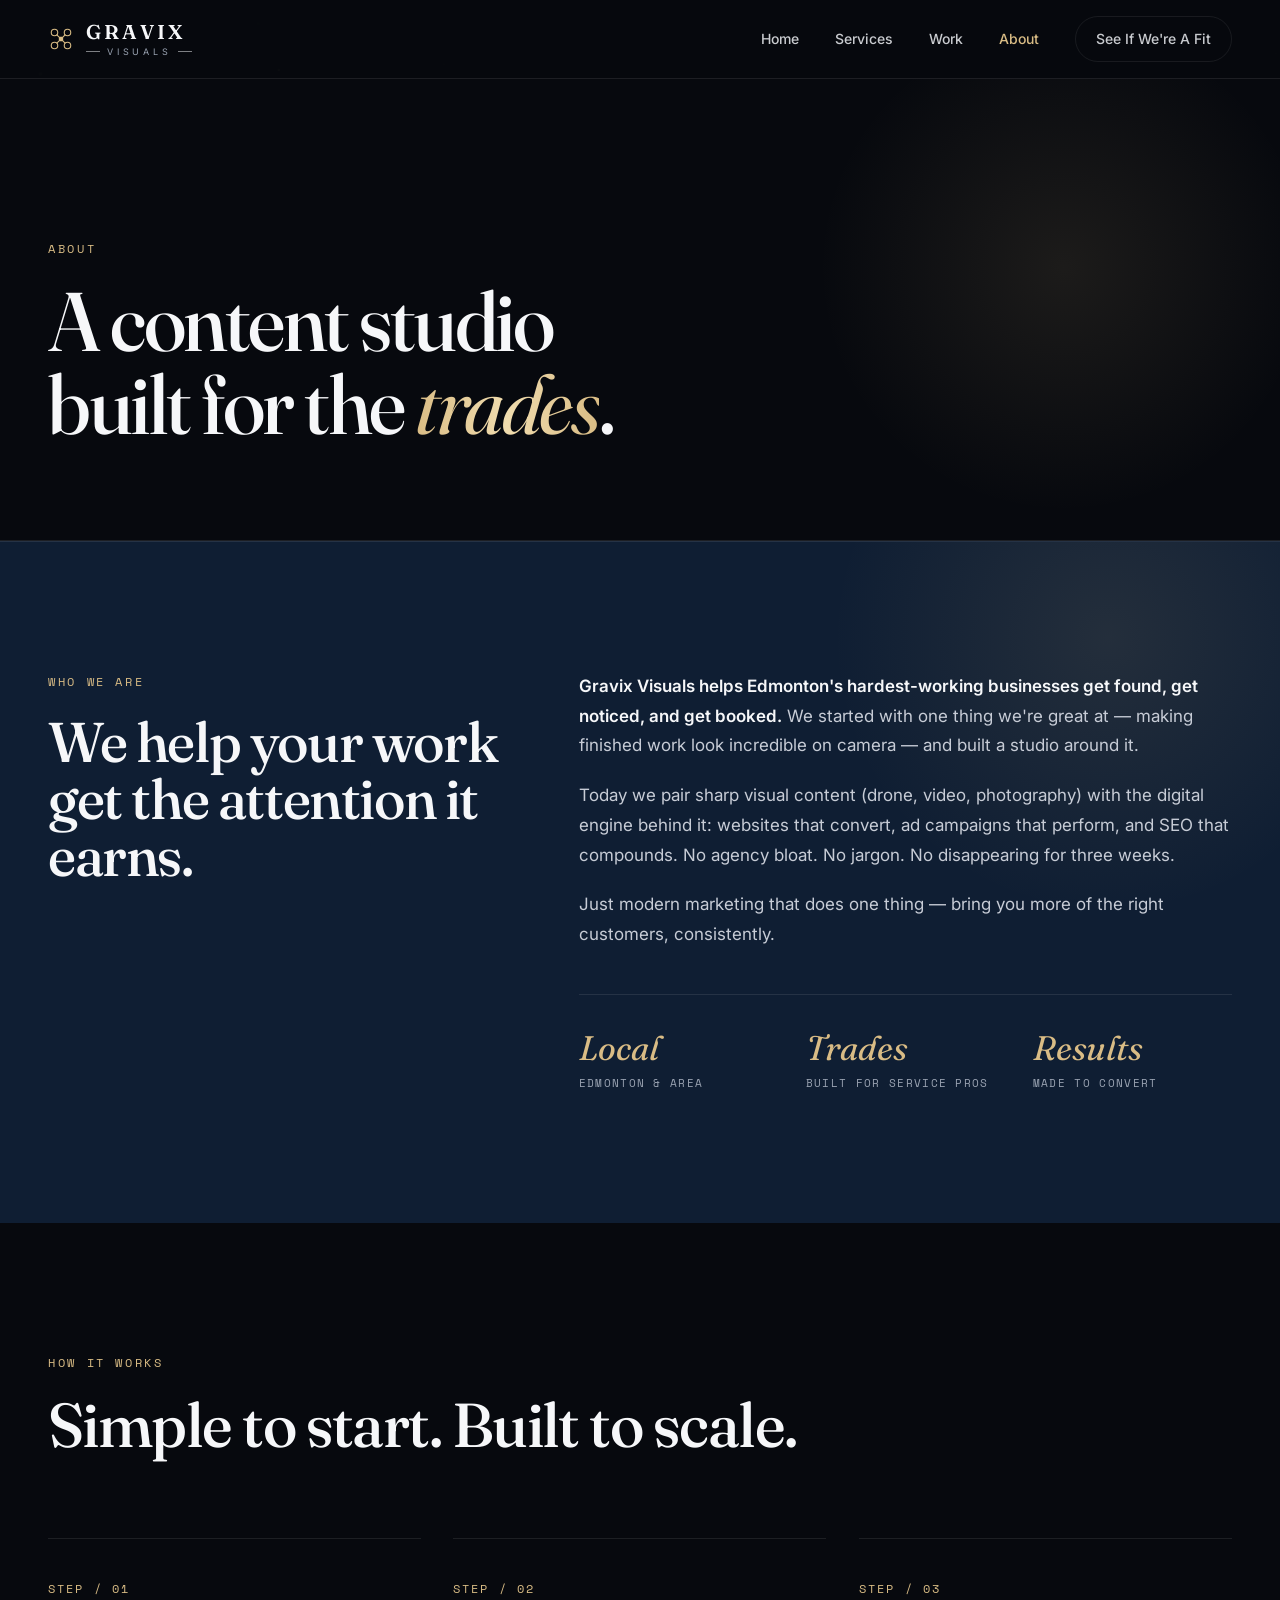
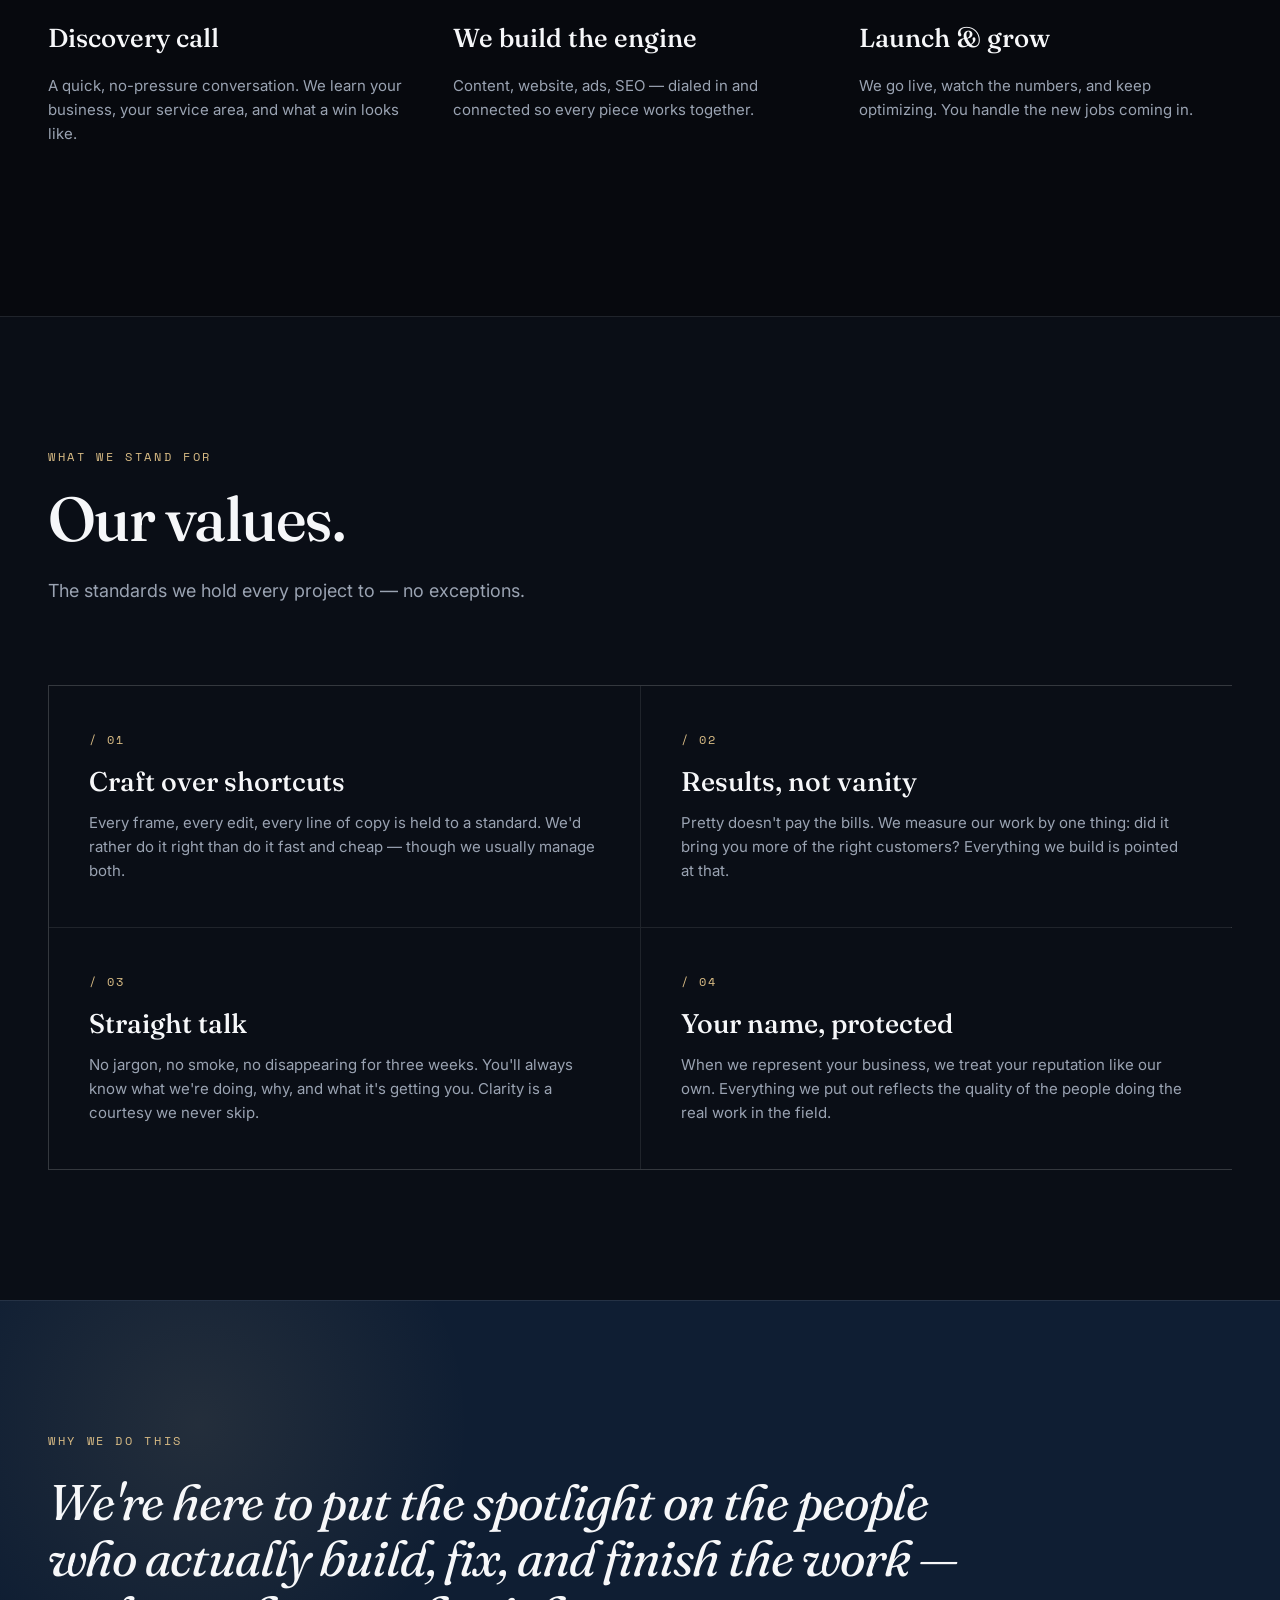
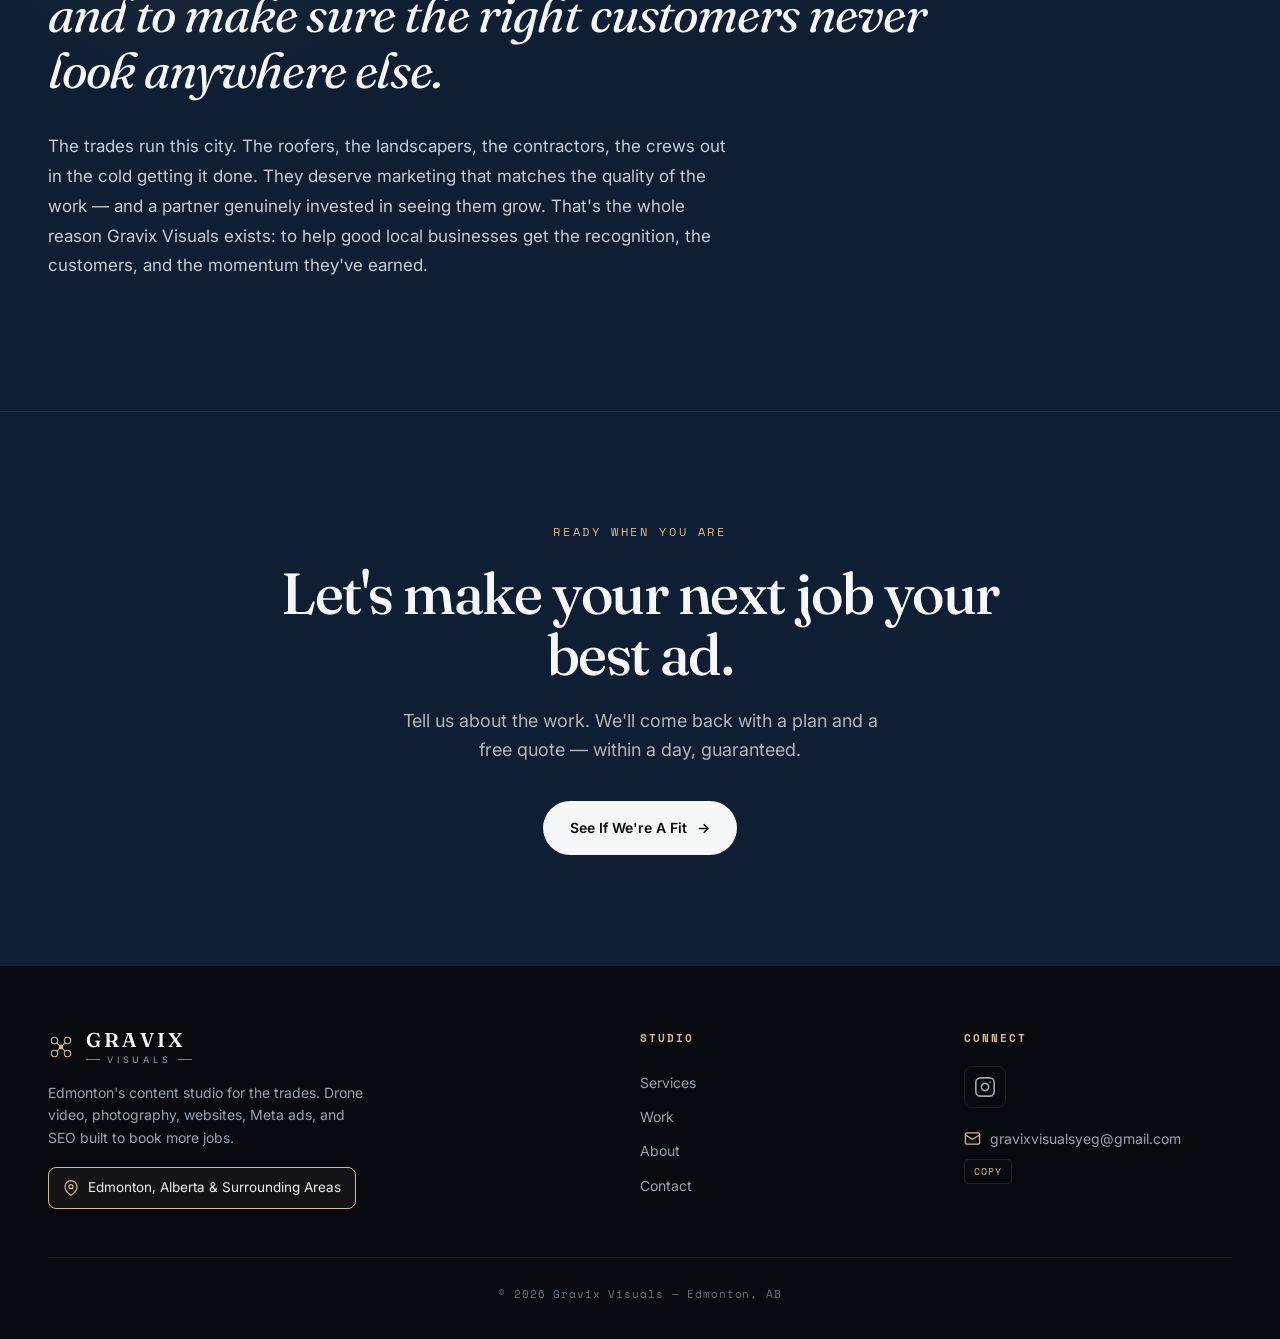
==== commit f9c01bf4: "Add files via upload" ====
--- a/about.html
+++ b/about.html
@@ -196,6 +196,82 @@
 </footer>
 
 <script>
+  /* ============ GRAVIX FX ENGINE ============ */
+  const isMobile = matchMedia('(max-width:980px)').matches;
+  const reduceMotion = matchMedia('(prefers-reduced-motion: reduce)').matches;
+
+  /* ---- scroll progress bar ---- */
+  const prog=document.createElement('div'); prog.className='scroll-progress'; document.body.appendChild(prog);
+  addEventListener('scroll',()=>{ const h=document.documentElement; prog.style.transform='scaleX('+(h.scrollTop/(h.scrollHeight-h.clientHeight))+')'; },{passive:true});
+
+  /* ---- floating gold particles ---- */
+  if(!reduceMotion){
+    const cv=document.createElement('canvas'); cv.className='fx-particles'; document.body.appendChild(cv);
+    const cx=cv.getContext('2d'); let W,H,pts=[];
+    const N = isMobile? 22 : 55;
+    function resize(){ W=cv.width=innerWidth; H=cv.height=innerHeight; }
+    resize(); addEventListener('resize',resize);
+    for(let i=0;i<N;i++) pts.push({x:Math.random()*innerWidth,y:Math.random()*innerHeight,r:Math.random()*1.6+.4,vx:(Math.random()-.5)*.18,vy:-(Math.random()*.22+.05),a:Math.random()*.5+.15,tw:Math.random()*Math.PI*2});
+    (function loop(){
+      cx.clearRect(0,0,W,H);
+      for(const p of pts){
+        p.x+=p.vx; p.y+=p.vy; p.tw+=.02;
+        if(p.y<-10){p.y=H+10;p.x=Math.random()*W}
+        if(p.x<-10)p.x=W+10; if(p.x>W+10)p.x=-10;
+        const glow=p.a*(0.6+0.4*Math.sin(p.tw));
+        cx.beginPath(); cx.arc(p.x,p.y,p.r,0,7);
+        cx.fillStyle='rgba(217,188,133,'+glow+')'; cx.fill();
+      }
+      requestAnimationFrame(loop);
+    })();
+  }
+
+  /* ---- cursor glow (desktop) ---- */
+  if(!isMobile && !reduceMotion){
+    const glow=document.createElement('div'); glow.className='cursor-glow'; document.body.appendChild(glow);
+    let gx=innerWidth/2,gy=innerHeight/2,tx=gx,ty=gy;
+    addEventListener('pointermove',e=>{tx=e.clientX;ty=e.clientY});
+    (function g(){ gx+=(tx-gx)*.12; gy+=(ty-gy)*.12; glow.style.transform='translate('+(gx-250)+'px,'+(gy-250)+'px)'; requestAnimationFrame(g); })();
+  }
+
+  /* ---- magnetic buttons ---- */
+  if(!isMobile && !reduceMotion){
+    document.querySelectorAll('.btn, .nav-cta').forEach(b=>{
+      b.addEventListener('pointermove',e=>{
+        const r=b.getBoundingClientRect();
+        const dx=e.clientX-(r.left+r.width/2), dy=e.clientY-(r.top+r.height/2);
+        b.style.transform='translate('+(dx*.18)+'px,'+(dy*.28)+'px)';
+      });
+      b.addEventListener('pointerleave',()=>{ b.style.transform=''; });
+    });
+  }
+
+  /* ---- 3D tilt on cards ---- */
+  if(!isMobile && !reduceMotion){
+    document.querySelectorAll('.tcard, .value-card, .step, .reel-frame').forEach(c=>{
+      c.classList.add('tilt');
+      c.addEventListener('pointermove',e=>{
+        const r=c.getBoundingClientRect();
+        const px=(e.clientX-r.left)/r.width-.5, py=(e.clientY-r.top)/r.height-.5;
+        c.style.transform='perspective(900px) rotateY('+(px*7)+'deg) rotateX('+(-py*7)+'deg) translateY(-3px)';
+      });
+      c.addEventListener('pointerleave',()=>{ c.style.transform=''; });
+    });
+  }
+
+  /* ---- shimmer sweep on section headings when revealed ---- */
+  const shimIO=new IntersectionObserver(es=>{ es.forEach(e=>{ if(e.isIntersecting){ e.target.classList.add('shimmer'); shimIO.unobserve(e.target);} }); },{threshold:.4});
+  document.querySelectorAll('.sec-head h2, .page-hero h1, .contact-head h2, .reel-copy h2, .about-grid h2, .mission-statement').forEach(h=>shimIO.observe(h));
+
+  /* ---- hero video parallax ---- */
+  if(!reduceMotion){
+    const hv=document.getElementById('heroVid');
+    if(hv && document.body.dataset.page==='home'){
+      addEventListener('scroll',()=>{ const y=scrollY; if(y<innerHeight) hv.style.transform='translateY('+(y*.35)+'px) scale(1.08)'; },{passive:true});
+    }
+  }
+
+  /* ============ core site js ============ */
   const nav=document.getElementById('nav');
   const isHome=document.body.dataset.page==='home';
   const onScroll=()=>{ if(window.scrollY>40||!isHome)nav.classList.add('solid'); else nav.classList.remove('solid'); };
--- a/styles.css
+++ b/styles.css
@@ -268,8 +268,10 @@
 .copy-btn.copied{color:#7BC47F;border-color:#7BC47F}
 
 .foot-location{
-  display:flex;align-items:center;gap:9px;margin-top:16px;
-  color:var(--muted);font-size:13.5px;
+  display:inline-flex;align-items:center;gap:9px;margin-top:18px;
+  color:var(--text);font-size:13.5px;
+  border:1px solid var(--gold);border-radius:8px;
+  padding:9px 14px;background:rgba(217,188,133,.06);
 }
 .foot-location svg{flex:none;color:var(--gold)}
 
@@ -291,3 +293,98 @@
   .values-grid{grid-template-columns:1fr}
   .value-card{padding:36px 28px}
 }
+
+/* ============ GRAVIX FX LAYER ============ */
+
+/* scroll progress bar */
+.scroll-progress{
+  position:fixed;top:0;left:0;right:0;height:2px;z-index:200;
+  background:linear-gradient(90deg,var(--gold),#F0DCAE);
+  transform:scaleX(0);transform-origin:left;pointer-events:none;
+  box-shadow:0 0 12px rgba(217,188,133,.5);
+}
+
+/* floating particles canvas */
+.fx-particles{
+  position:fixed;inset:0;z-index:1;pointer-events:none;opacity:.8;
+}
+
+/* cursor glow */
+.cursor-glow{
+  position:fixed;top:0;left:0;width:500px;height:500px;z-index:0;pointer-events:none;
+  background:radial-gradient(circle,rgba(217,188,133,.07) 0%,transparent 60%);
+  will-change:transform;
+}
+
+/* content sits above particles */
+nav,header,section,footer,.marquee{position:relative;z-index:2}
+
+/* magnetic buttons — smooth return */
+.btn,.nav-cta{transition:transform .3s cubic-bezier(.2,.7,.3,1),background .25s,border-color .25s,color .25s;will-change:transform}
+
+/* 3D tilt cards */
+.tilt{transition:transform .4s cubic-bezier(.2,.7,.3,1);will-change:transform;transform-style:preserve-3d}
+
+/* shimmer sweep on headings */
+.shimmer{position:relative;overflow:hidden;padding-bottom:.12em;margin-bottom:-.08em}
+.shimmer::before{
+  content:'';position:absolute;top:0;left:-80%;width:60%;height:100%;
+  background:linear-gradient(105deg,transparent 0%,rgba(217,188,133,.18) 45%,rgba(255,255,255,.10) 50%,rgba(217,188,133,.18) 55%,transparent 100%);
+  transform:skewX(-20deg);
+  animation:shimmer-sweep 1.6s .3s cubic-bezier(.4,0,.2,1) forwards;
+  pointer-events:none;
+}
+@keyframes shimmer-sweep{to{left:130%}}
+
+/* gold animated gradient on hero italics */
+.hero h1 em, .page-hero h1 em{
+  background:linear-gradient(90deg,var(--gold) 0%,#F0DCAE 25%,var(--gold) 50%,#C9A96B 75%,var(--gold) 100%);
+  background-size:200% auto;
+  -webkit-background-clip:text;background-clip:text;
+  -webkit-text-fill-color:transparent;color:transparent;
+  animation:gold-flow 6s linear infinite;
+}
+@keyframes gold-flow{to{background-position:200% center}}
+
+/* hero video gets GPU transform base for parallax */
+#heroVid{will-change:transform;transform:scale(1.08)}
+
+/* card hover glow ring */
+.tcard,.value-card{position:relative}
+.tcard::before,.value-card::before{
+  content:'';position:absolute;inset:0;pointer-events:none;opacity:0;
+  background:radial-gradient(600px circle at 50% 0%,rgba(217,188,133,.08),transparent 45%);
+  transition:opacity .4s;
+}
+.tcard:hover::before,.value-card:hover::before{opacity:1}
+
+/* marquee gets a soft gold edge fade */
+.marquee{position:relative}
+.marquee::before,.marquee::after{
+  content:'';position:absolute;top:0;bottom:0;width:120px;z-index:3;pointer-events:none;
+}
+.marquee::before{left:0;background:linear-gradient(90deg,var(--bg-2),transparent)}
+.marquee::after{right:0;background:linear-gradient(-90deg,var(--bg-2),transparent)}
+
+/* footer location badge — soft pulse */
+.foot-location{animation:loc-pulse 4s ease-in-out infinite}
+@keyframes loc-pulse{
+  0%,100%{box-shadow:0 0 0 0 rgba(217,188,133,.0)}
+  50%{box-shadow:0 0 18px 0 rgba(217,188,133,.15)}
+}
+
+/* form focus glow */
+.field input:focus,.field textarea:focus{box-shadow:0 0 0 3px rgba(217,188,133,.12)}
+
+/* reveal animation — slightly springier */
+.reveal{transition:opacity 1s cubic-bezier(.2,.7,.2,1),transform 1s cubic-bezier(.16,1,.3,1)}
+
+@media(max-width:980px){
+  .cursor-glow{display:none}
+  .scroll-progress{height:2px}
+}
+@media(prefers-reduced-motion:reduce){
+  .scroll-progress,.fx-particles,.cursor-glow{display:none}
+  .shimmer::before{animation:none;opacity:0}
+  .hero h1 em,.page-hero h1 em{animation:none}
+}
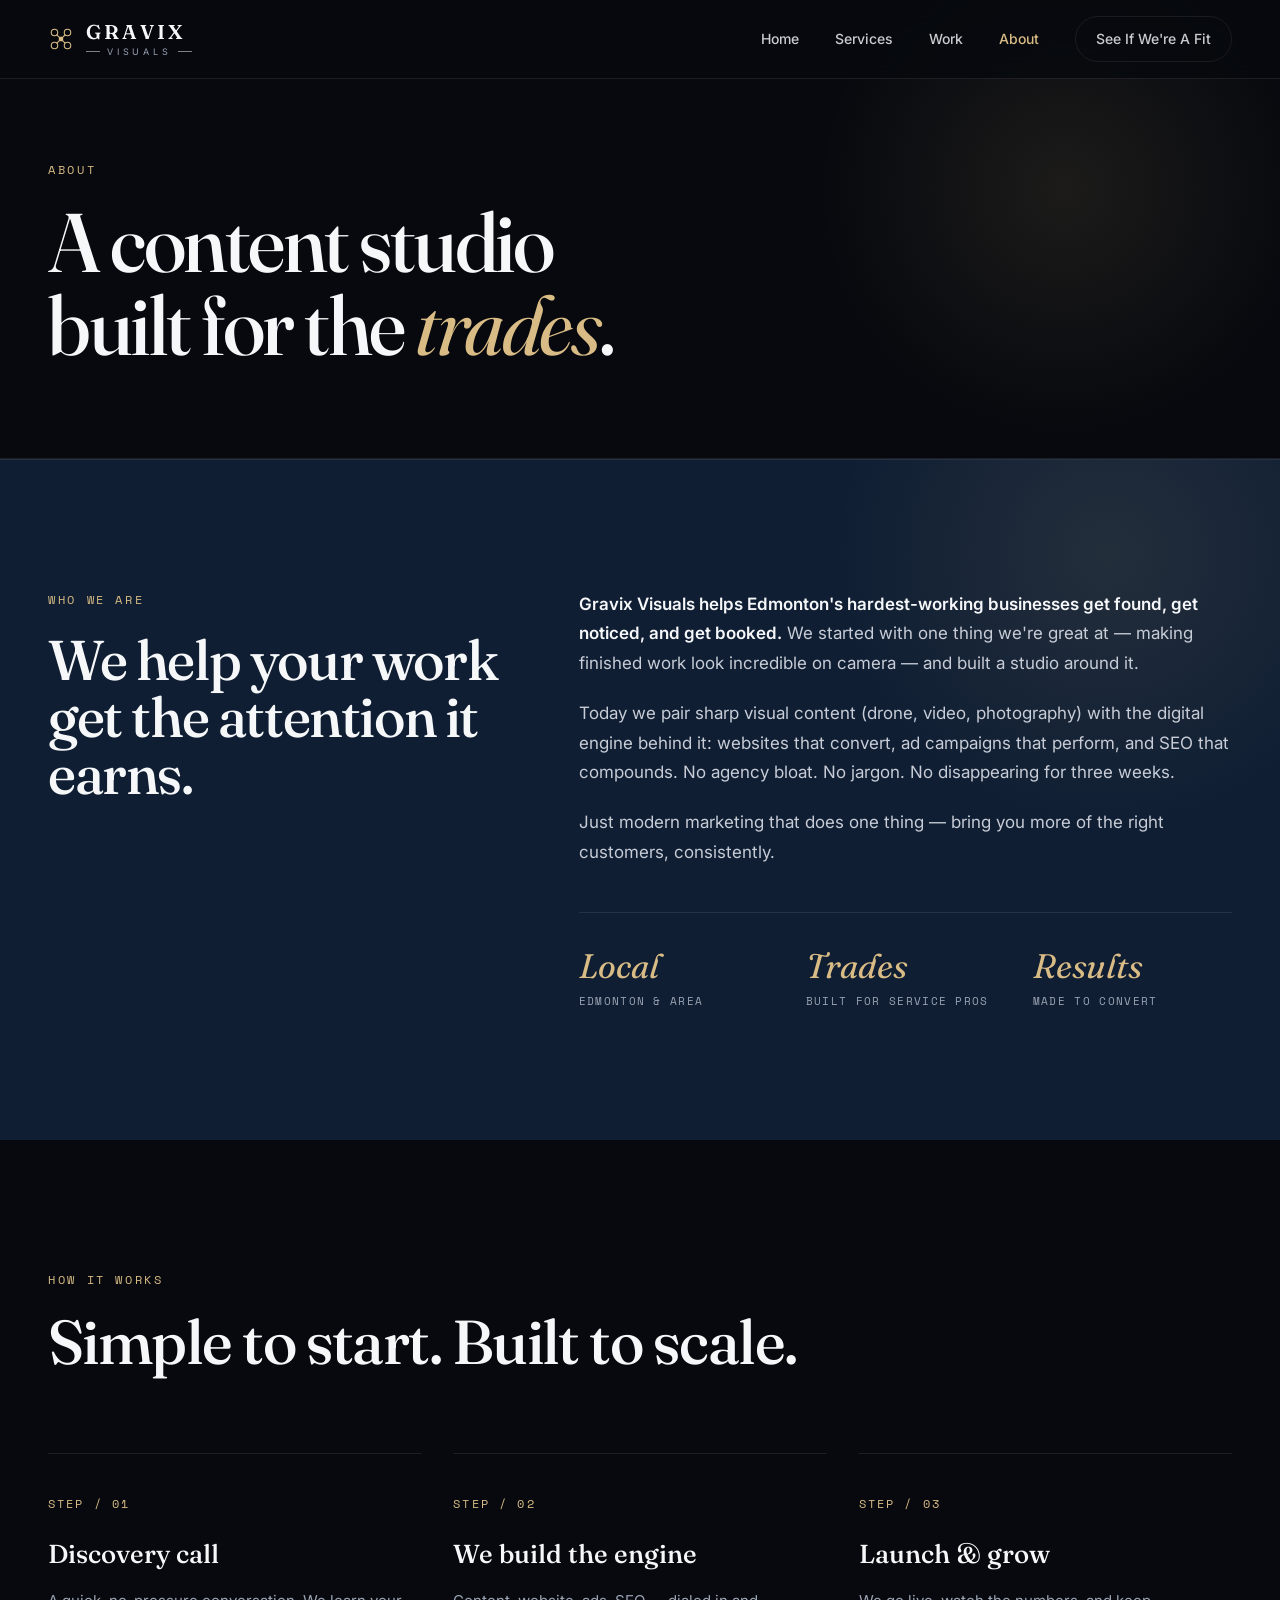
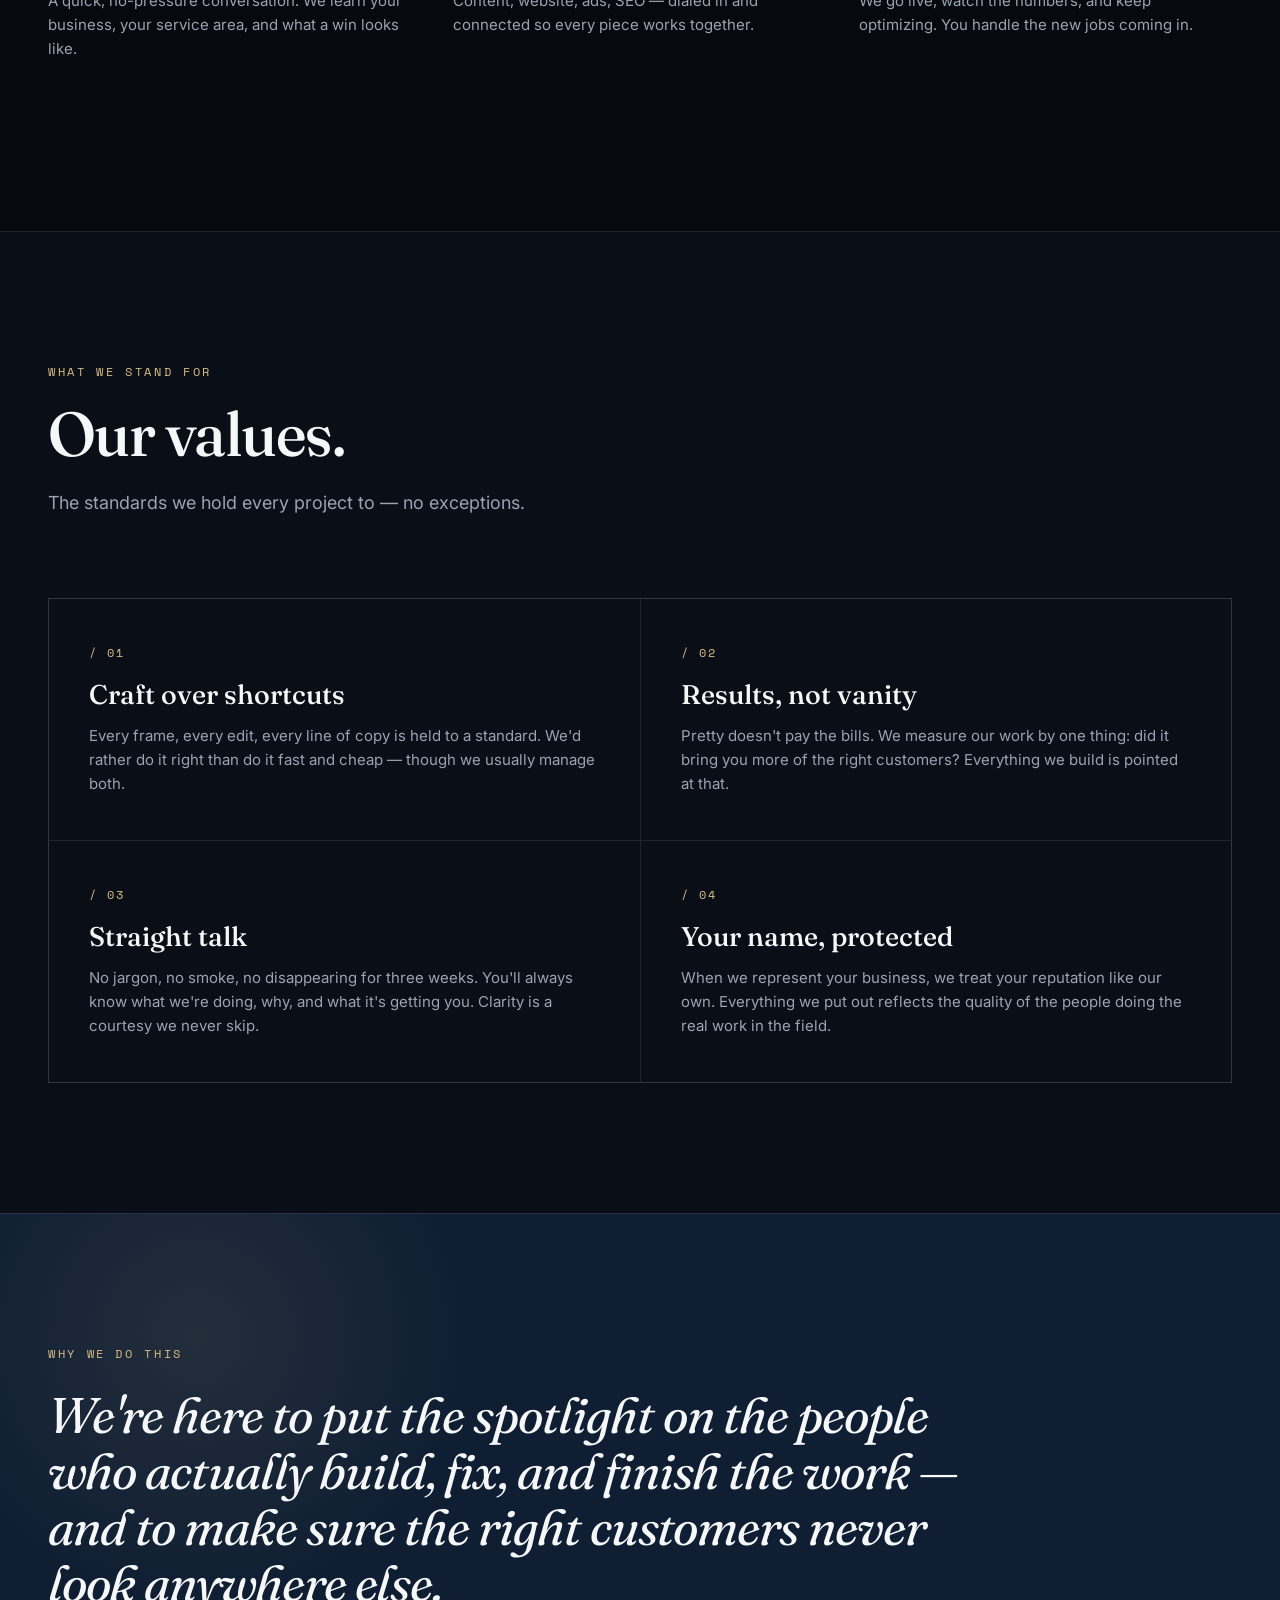
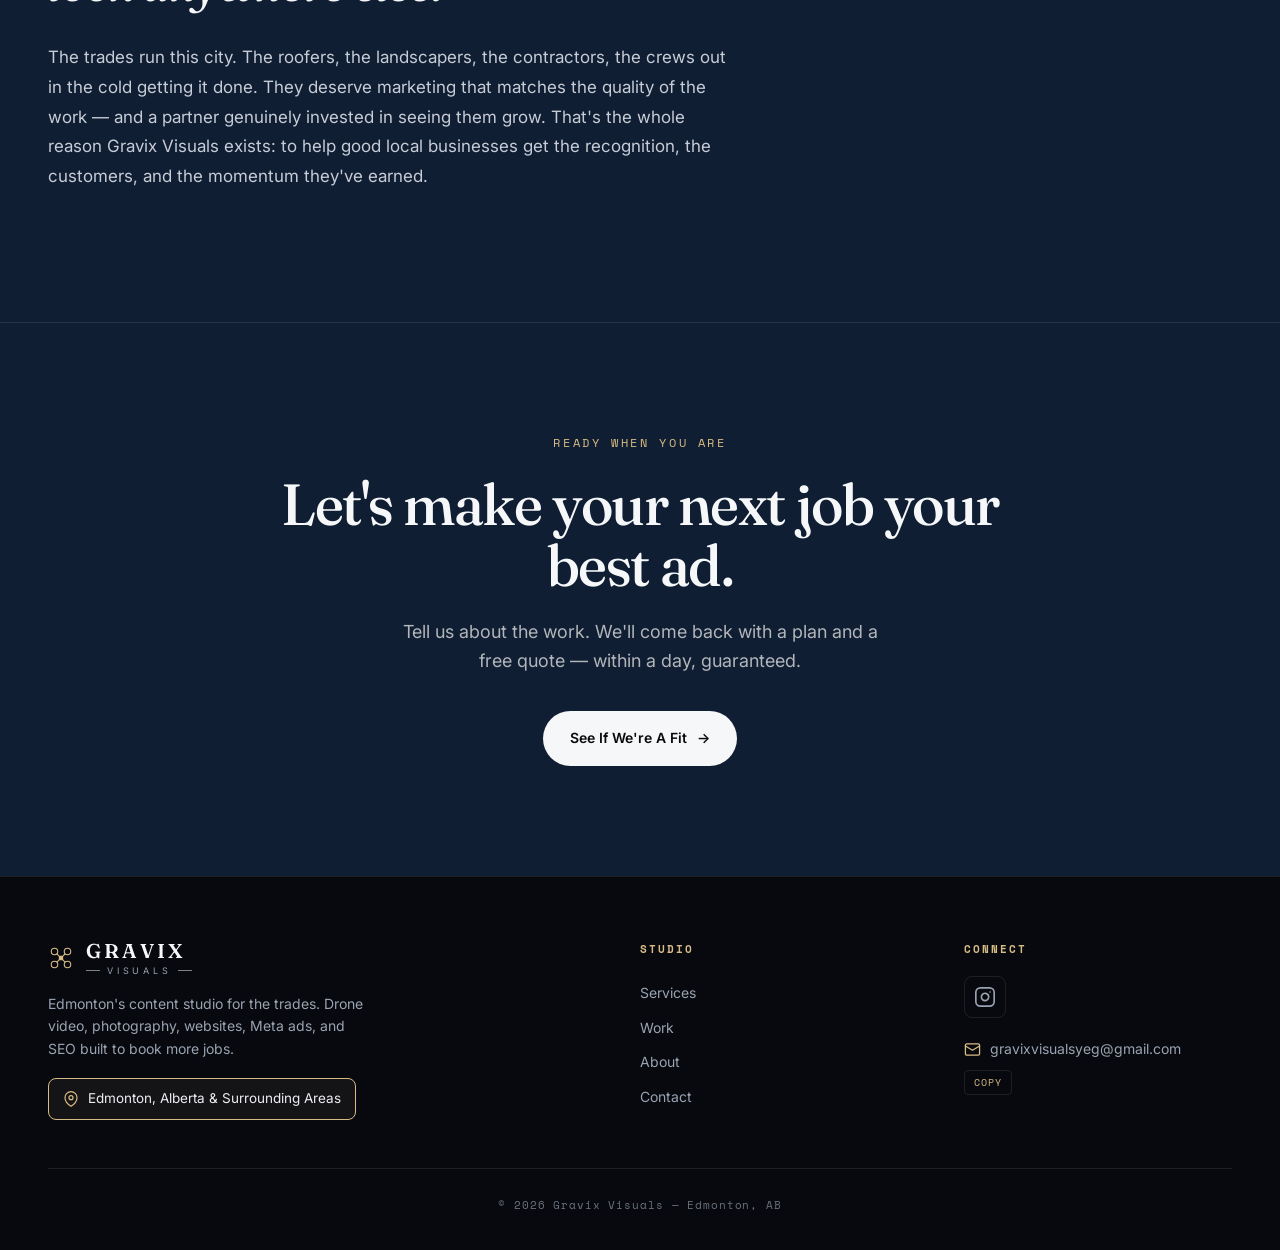
==== commit d3dce9b4: "Add files via upload" ====
--- a/about.html
+++ b/about.html
@@ -196,82 +196,6 @@
 </footer>
 
 <script>
-  /* ============ GRAVIX FX ENGINE ============ */
-  const isMobile = matchMedia('(max-width:980px)').matches;
-  const reduceMotion = matchMedia('(prefers-reduced-motion: reduce)').matches;
-
-  /* ---- scroll progress bar ---- */
-  const prog=document.createElement('div'); prog.className='scroll-progress'; document.body.appendChild(prog);
-  addEventListener('scroll',()=>{ const h=document.documentElement; prog.style.transform='scaleX('+(h.scrollTop/(h.scrollHeight-h.clientHeight))+')'; },{passive:true});
-
-  /* ---- floating gold particles ---- */
-  if(!reduceMotion){
-    const cv=document.createElement('canvas'); cv.className='fx-particles'; document.body.appendChild(cv);
-    const cx=cv.getContext('2d'); let W,H,pts=[];
-    const N = isMobile? 22 : 55;
-    function resize(){ W=cv.width=innerWidth; H=cv.height=innerHeight; }
-    resize(); addEventListener('resize',resize);
-    for(let i=0;i<N;i++) pts.push({x:Math.random()*innerWidth,y:Math.random()*innerHeight,r:Math.random()*1.6+.4,vx:(Math.random()-.5)*.18,vy:-(Math.random()*.22+.05),a:Math.random()*.5+.15,tw:Math.random()*Math.PI*2});
-    (function loop(){
-      cx.clearRect(0,0,W,H);
-      for(const p of pts){
-        p.x+=p.vx; p.y+=p.vy; p.tw+=.02;
-        if(p.y<-10){p.y=H+10;p.x=Math.random()*W}
-        if(p.x<-10)p.x=W+10; if(p.x>W+10)p.x=-10;
-        const glow=p.a*(0.6+0.4*Math.sin(p.tw));
-        cx.beginPath(); cx.arc(p.x,p.y,p.r,0,7);
-        cx.fillStyle='rgba(217,188,133,'+glow+')'; cx.fill();
-      }
-      requestAnimationFrame(loop);
-    })();
-  }
-
-  /* ---- cursor glow (desktop) ---- */
-  if(!isMobile && !reduceMotion){
-    const glow=document.createElement('div'); glow.className='cursor-glow'; document.body.appendChild(glow);
-    let gx=innerWidth/2,gy=innerHeight/2,tx=gx,ty=gy;
-    addEventListener('pointermove',e=>{tx=e.clientX;ty=e.clientY});
-    (function g(){ gx+=(tx-gx)*.12; gy+=(ty-gy)*.12; glow.style.transform='translate('+(gx-250)+'px,'+(gy-250)+'px)'; requestAnimationFrame(g); })();
-  }
-
-  /* ---- magnetic buttons ---- */
-  if(!isMobile && !reduceMotion){
-    document.querySelectorAll('.btn, .nav-cta').forEach(b=>{
-      b.addEventListener('pointermove',e=>{
-        const r=b.getBoundingClientRect();
-        const dx=e.clientX-(r.left+r.width/2), dy=e.clientY-(r.top+r.height/2);
-        b.style.transform='translate('+(dx*.18)+'px,'+(dy*.28)+'px)';
-      });
-      b.addEventListener('pointerleave',()=>{ b.style.transform=''; });
-    });
-  }
-
-  /* ---- 3D tilt on cards ---- */
-  if(!isMobile && !reduceMotion){
-    document.querySelectorAll('.tcard, .value-card, .step, .reel-frame').forEach(c=>{
-      c.classList.add('tilt');
-      c.addEventListener('pointermove',e=>{
-        const r=c.getBoundingClientRect();
-        const px=(e.clientX-r.left)/r.width-.5, py=(e.clientY-r.top)/r.height-.5;
-        c.style.transform='perspective(900px) rotateY('+(px*7)+'deg) rotateX('+(-py*7)+'deg) translateY(-3px)';
-      });
-      c.addEventListener('pointerleave',()=>{ c.style.transform=''; });
-    });
-  }
-
-  /* ---- shimmer sweep on section headings when revealed ---- */
-  const shimIO=new IntersectionObserver(es=>{ es.forEach(e=>{ if(e.isIntersecting){ e.target.classList.add('shimmer'); shimIO.unobserve(e.target);} }); },{threshold:.4});
-  document.querySelectorAll('.sec-head h2, .page-hero h1, .contact-head h2, .reel-copy h2, .about-grid h2, .mission-statement').forEach(h=>shimIO.observe(h));
-
-  /* ---- hero video parallax ---- */
-  if(!reduceMotion){
-    const hv=document.getElementById('heroVid');
-    if(hv && document.body.dataset.page==='home'){
-      addEventListener('scroll',()=>{ const y=scrollY; if(y<innerHeight) hv.style.transform='translateY('+(y*.35)+'px) scale(1.08)'; },{passive:true});
-    }
-  }
-
-  /* ============ core site js ============ */
   const nav=document.getElementById('nav');
   const isHome=document.body.dataset.page==='home';
   const onScroll=()=>{ if(window.scrollY>40||!isHome)nav.classList.add('solid'); else nav.classList.remove('solid'); };
--- a/styles.css
+++ b/styles.css
@@ -293,98 +293,3 @@
   .values-grid{grid-template-columns:1fr}
   .value-card{padding:36px 28px}
 }
-
-/* ============ GRAVIX FX LAYER ============ */
-
-/* scroll progress bar */
-.scroll-progress{
-  position:fixed;top:0;left:0;right:0;height:2px;z-index:200;
-  background:linear-gradient(90deg,var(--gold),#F0DCAE);
-  transform:scaleX(0);transform-origin:left;pointer-events:none;
-  box-shadow:0 0 12px rgba(217,188,133,.5);
-}
-
-/* floating particles canvas */
-.fx-particles{
-  position:fixed;inset:0;z-index:1;pointer-events:none;opacity:.8;
-}
-
-/* cursor glow */
-.cursor-glow{
-  position:fixed;top:0;left:0;width:500px;height:500px;z-index:0;pointer-events:none;
-  background:radial-gradient(circle,rgba(217,188,133,.07) 0%,transparent 60%);
-  will-change:transform;
-}
-
-/* content sits above particles */
-nav,header,section,footer,.marquee{position:relative;z-index:2}
-
-/* magnetic buttons — smooth return */
-.btn,.nav-cta{transition:transform .3s cubic-bezier(.2,.7,.3,1),background .25s,border-color .25s,color .25s;will-change:transform}
-
-/* 3D tilt cards */
-.tilt{transition:transform .4s cubic-bezier(.2,.7,.3,1);will-change:transform;transform-style:preserve-3d}
-
-/* shimmer sweep on headings */
-.shimmer{position:relative;overflow:hidden;padding-bottom:.12em;margin-bottom:-.08em}
-.shimmer::before{
-  content:'';position:absolute;top:0;left:-80%;width:60%;height:100%;
-  background:linear-gradient(105deg,transparent 0%,rgba(217,188,133,.18) 45%,rgba(255,255,255,.10) 50%,rgba(217,188,133,.18) 55%,transparent 100%);
-  transform:skewX(-20deg);
-  animation:shimmer-sweep 1.6s .3s cubic-bezier(.4,0,.2,1) forwards;
-  pointer-events:none;
-}
-@keyframes shimmer-sweep{to{left:130%}}
-
-/* gold animated gradient on hero italics */
-.hero h1 em, .page-hero h1 em{
-  background:linear-gradient(90deg,var(--gold) 0%,#F0DCAE 25%,var(--gold) 50%,#C9A96B 75%,var(--gold) 100%);
-  background-size:200% auto;
-  -webkit-background-clip:text;background-clip:text;
-  -webkit-text-fill-color:transparent;color:transparent;
-  animation:gold-flow 6s linear infinite;
-}
-@keyframes gold-flow{to{background-position:200% center}}
-
-/* hero video gets GPU transform base for parallax */
-#heroVid{will-change:transform;transform:scale(1.08)}
-
-/* card hover glow ring */
-.tcard,.value-card{position:relative}
-.tcard::before,.value-card::before{
-  content:'';position:absolute;inset:0;pointer-events:none;opacity:0;
-  background:radial-gradient(600px circle at 50% 0%,rgba(217,188,133,.08),transparent 45%);
-  transition:opacity .4s;
-}
-.tcard:hover::before,.value-card:hover::before{opacity:1}
-
-/* marquee gets a soft gold edge fade */
-.marquee{position:relative}
-.marquee::before,.marquee::after{
-  content:'';position:absolute;top:0;bottom:0;width:120px;z-index:3;pointer-events:none;
-}
-.marquee::before{left:0;background:linear-gradient(90deg,var(--bg-2),transparent)}
-.marquee::after{right:0;background:linear-gradient(-90deg,var(--bg-2),transparent)}
-
-/* footer location badge — soft pulse */
-.foot-location{animation:loc-pulse 4s ease-in-out infinite}
-@keyframes loc-pulse{
-  0%,100%{box-shadow:0 0 0 0 rgba(217,188,133,.0)}
-  50%{box-shadow:0 0 18px 0 rgba(217,188,133,.15)}
-}
-
-/* form focus glow */
-.field input:focus,.field textarea:focus{box-shadow:0 0 0 3px rgba(217,188,133,.12)}
-
-/* reveal animation — slightly springier */
-.reveal{transition:opacity 1s cubic-bezier(.2,.7,.2,1),transform 1s cubic-bezier(.16,1,.3,1)}
-
-@media(max-width:980px){
-  .cursor-glow{display:none}
-  .scroll-progress{height:2px}
-}
-@media(prefers-reduced-motion:reduce){
-  .scroll-progress,.fx-particles,.cursor-glow{display:none}
-  .shimmer::before{animation:none;opacity:0}
-  .hero h1 em,.page-hero h1 em{animation:none}
-}
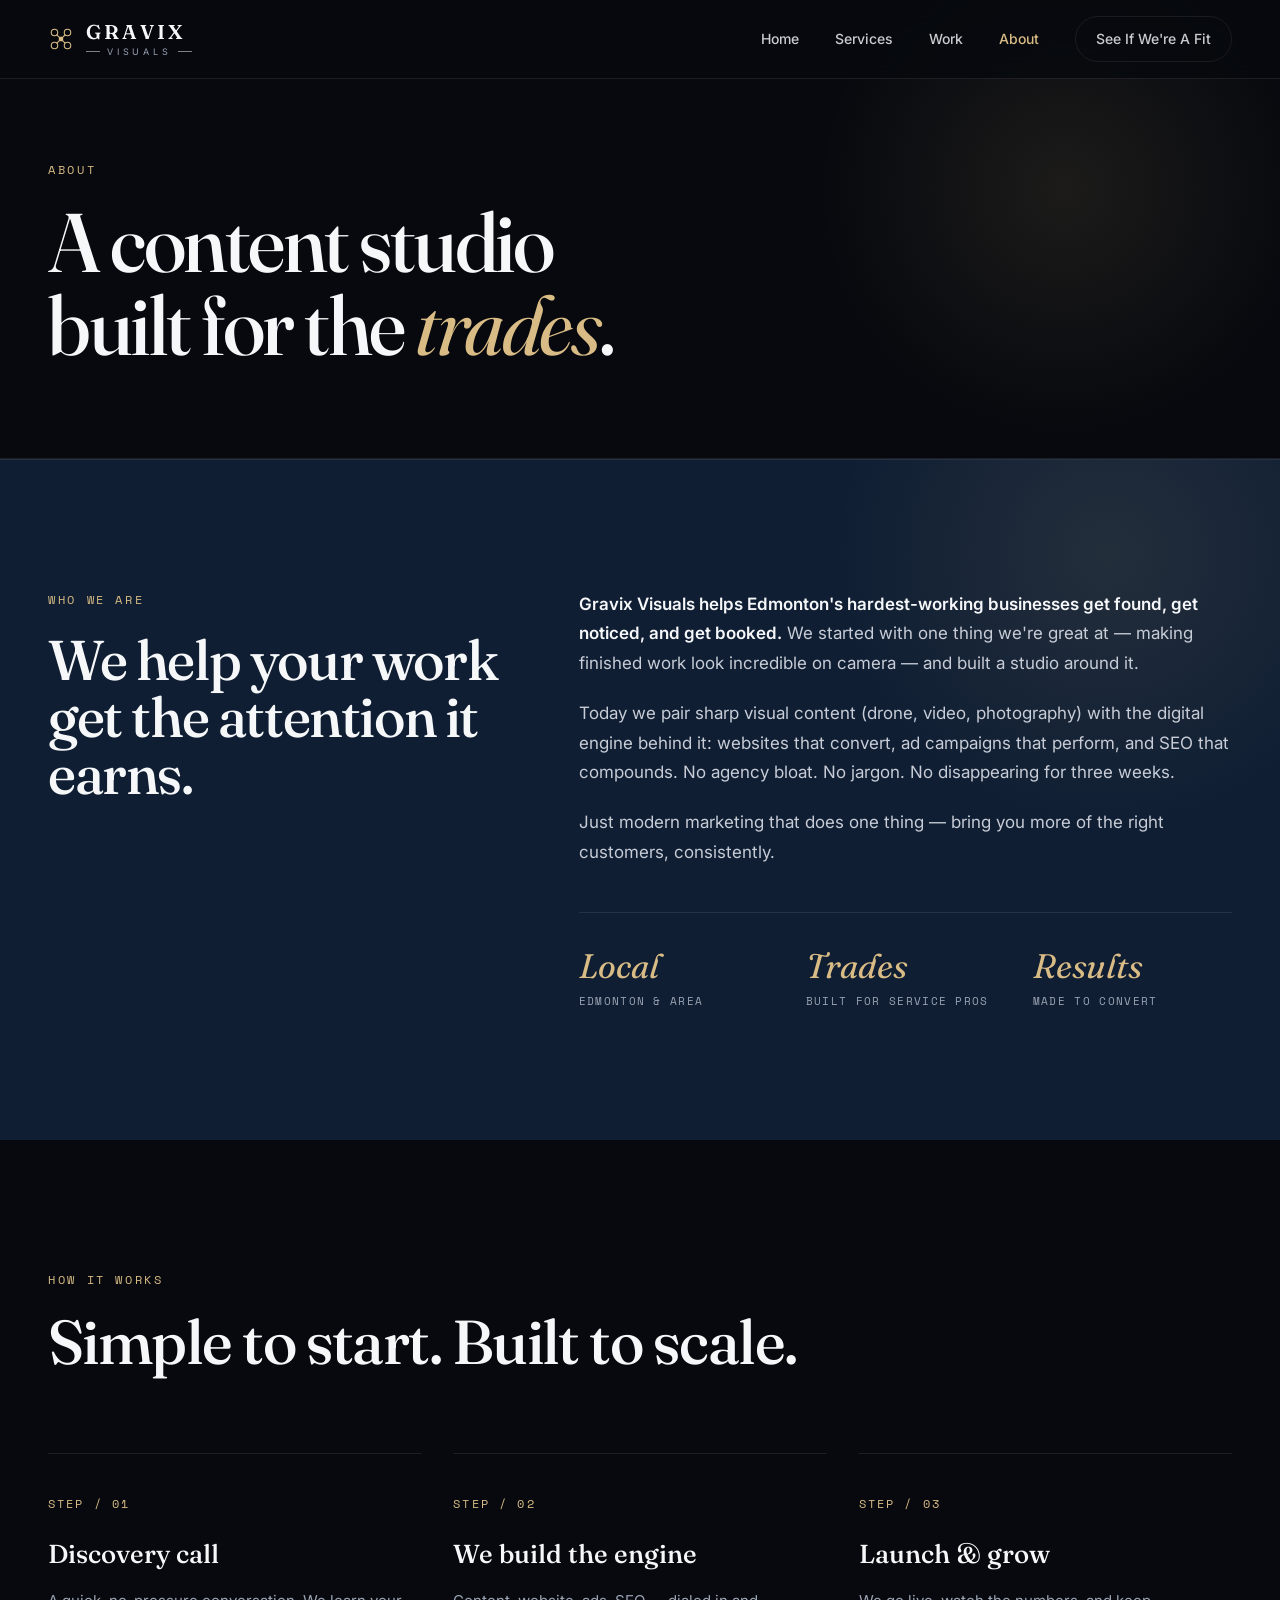
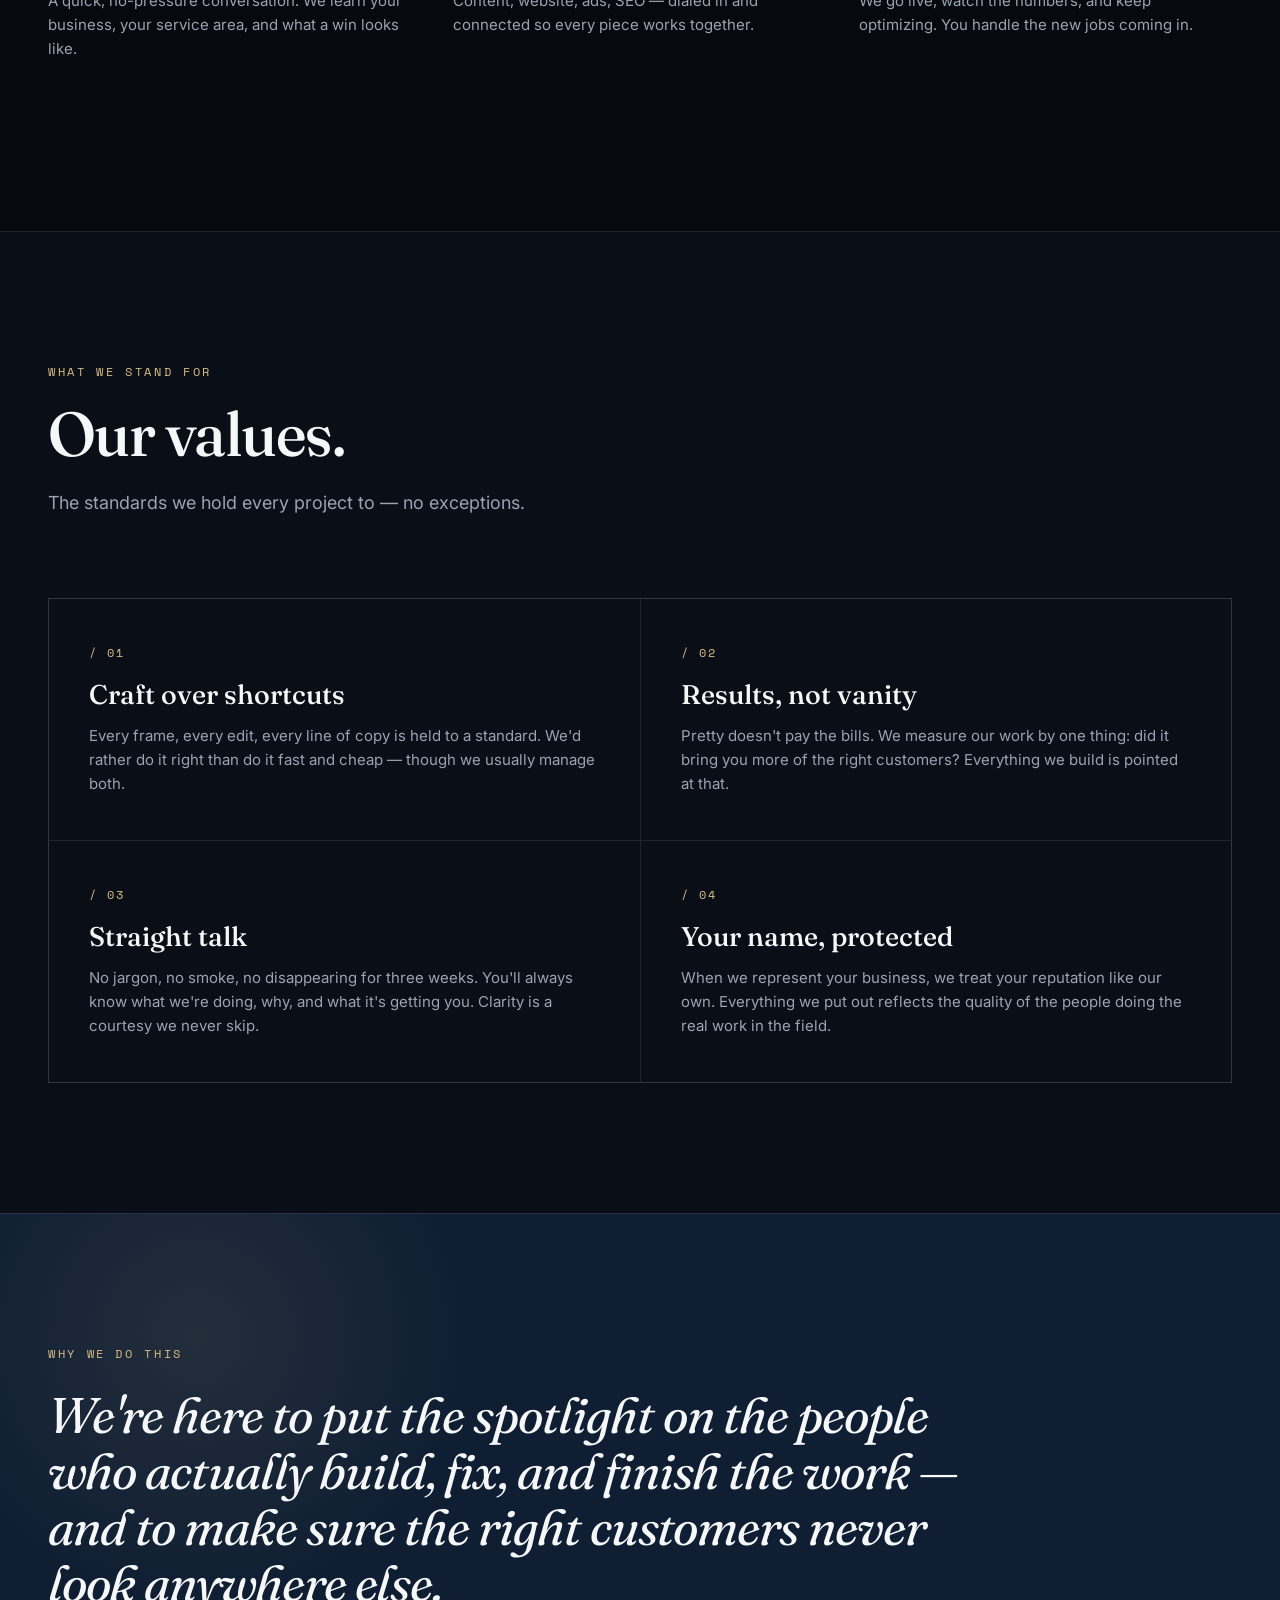
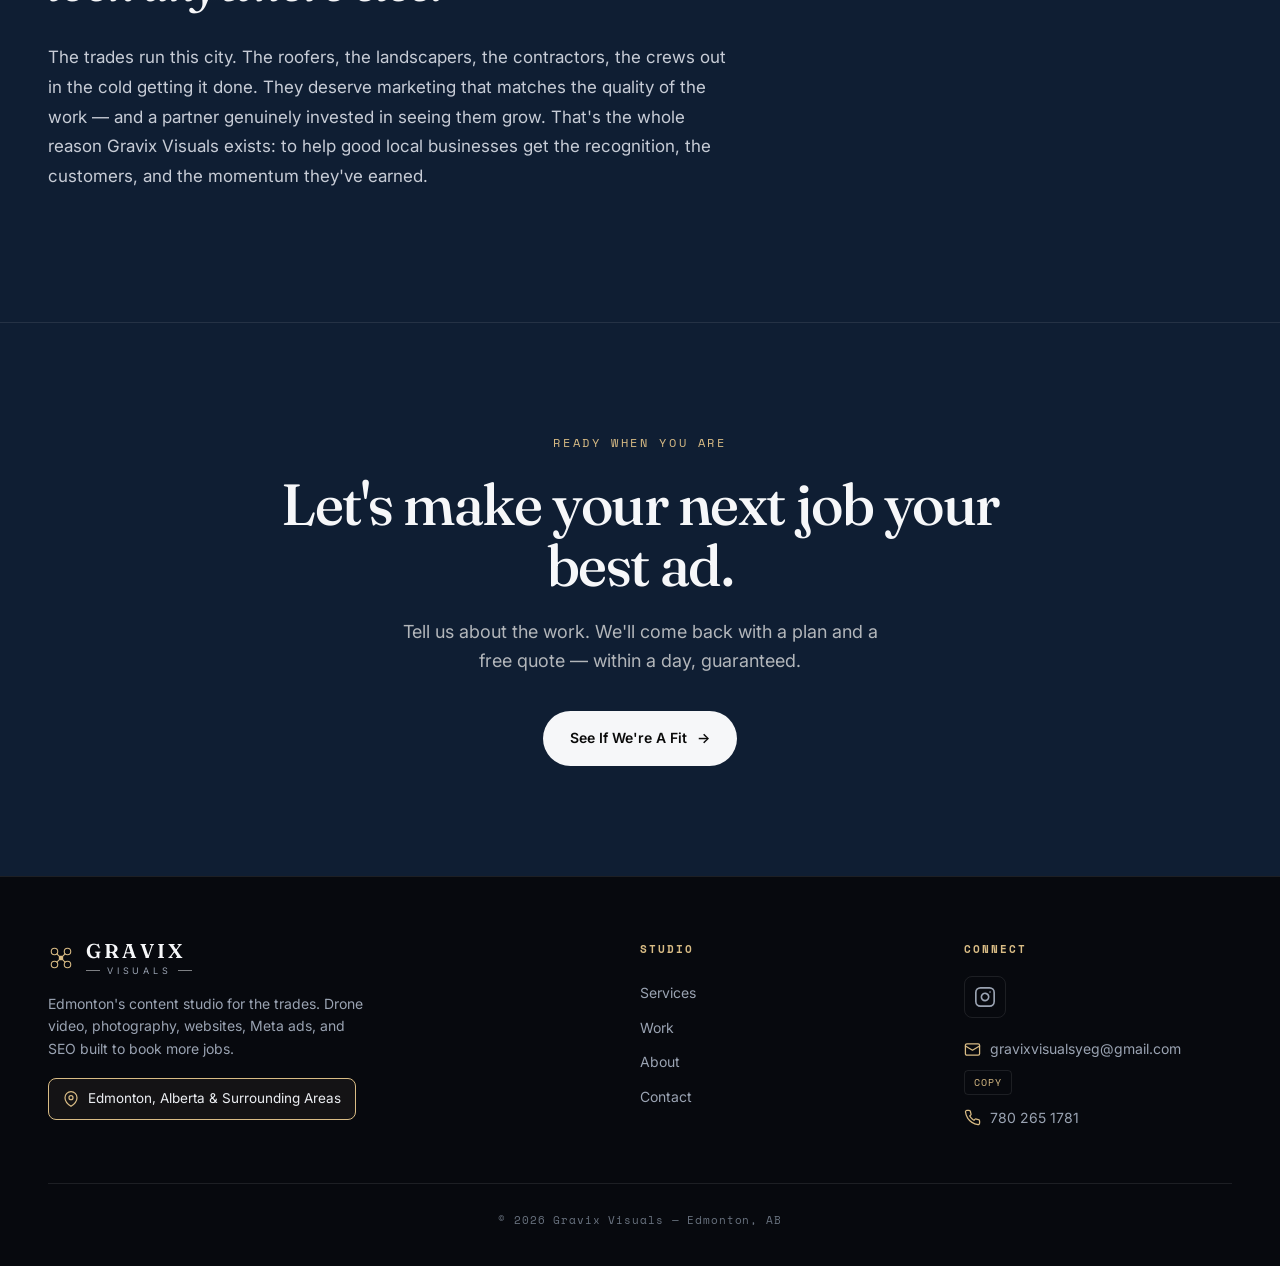
==== commit bffa47f7: "Add files via upload" ====
--- a/about.html
+++ b/about.html
@@ -187,6 +187,12 @@
           <span class="email-text" id="emailText">gravixvisualsyeg@gmail.com</span>
           <button type="button" class="copy-btn" onclick="copyEmail(this)" aria-label="Copy email address">Copy</button>
         </div>
+        <a href="tel:+17802651781" class="phone-line">
+          <svg width="17" height="17" viewBox="0 0 24 24" fill="none" stroke="currentColor" stroke-width="1.8" stroke-linecap="round" stroke-linejoin="round" aria-hidden="true">
+            <path d="M22 16.92v3a2 2 0 0 1-2.18 2 19.79 19.79 0 0 1-8.63-3.07 19.5 19.5 0 0 1-6-6 19.79 19.79 0 0 1-3.07-8.67A2 2 0 0 1 4.11 2h3a2 2 0 0 1 2 1.72c.13.96.36 1.9.7 2.81a2 2 0 0 1-.45 2.11L8.09 9.91a16 16 0 0 0 6 6l1.27-1.27a2 2 0 0 1 2.11-.45c.9.34 1.85.57 2.81.7A2 2 0 0 1 22 16.92z"/>
+          </svg>
+          <span>780 265 1781</span>
+        </a>
       </div>
     </div>
     <div class="foot-bottom">
--- a/styles.css
+++ b/styles.css
@@ -293,3 +293,11 @@
   .values-grid{grid-template-columns:1fr}
   .value-card{padding:36px 28px}
 }
+
+/* Footer phone line — matches email styling */
+.foot-col .phone-line{
+  display:flex;align-items:center;gap:9px;font-size:14px;color:var(--muted);
+  text-decoration:none;padding:6px 0;transition:color .2s,transform .2s;
+}
+.foot-col .phone-line svg{flex:none;color:var(--gold)}
+.foot-col .phone-line:hover{color:var(--gold);transform:translateX(3px)}
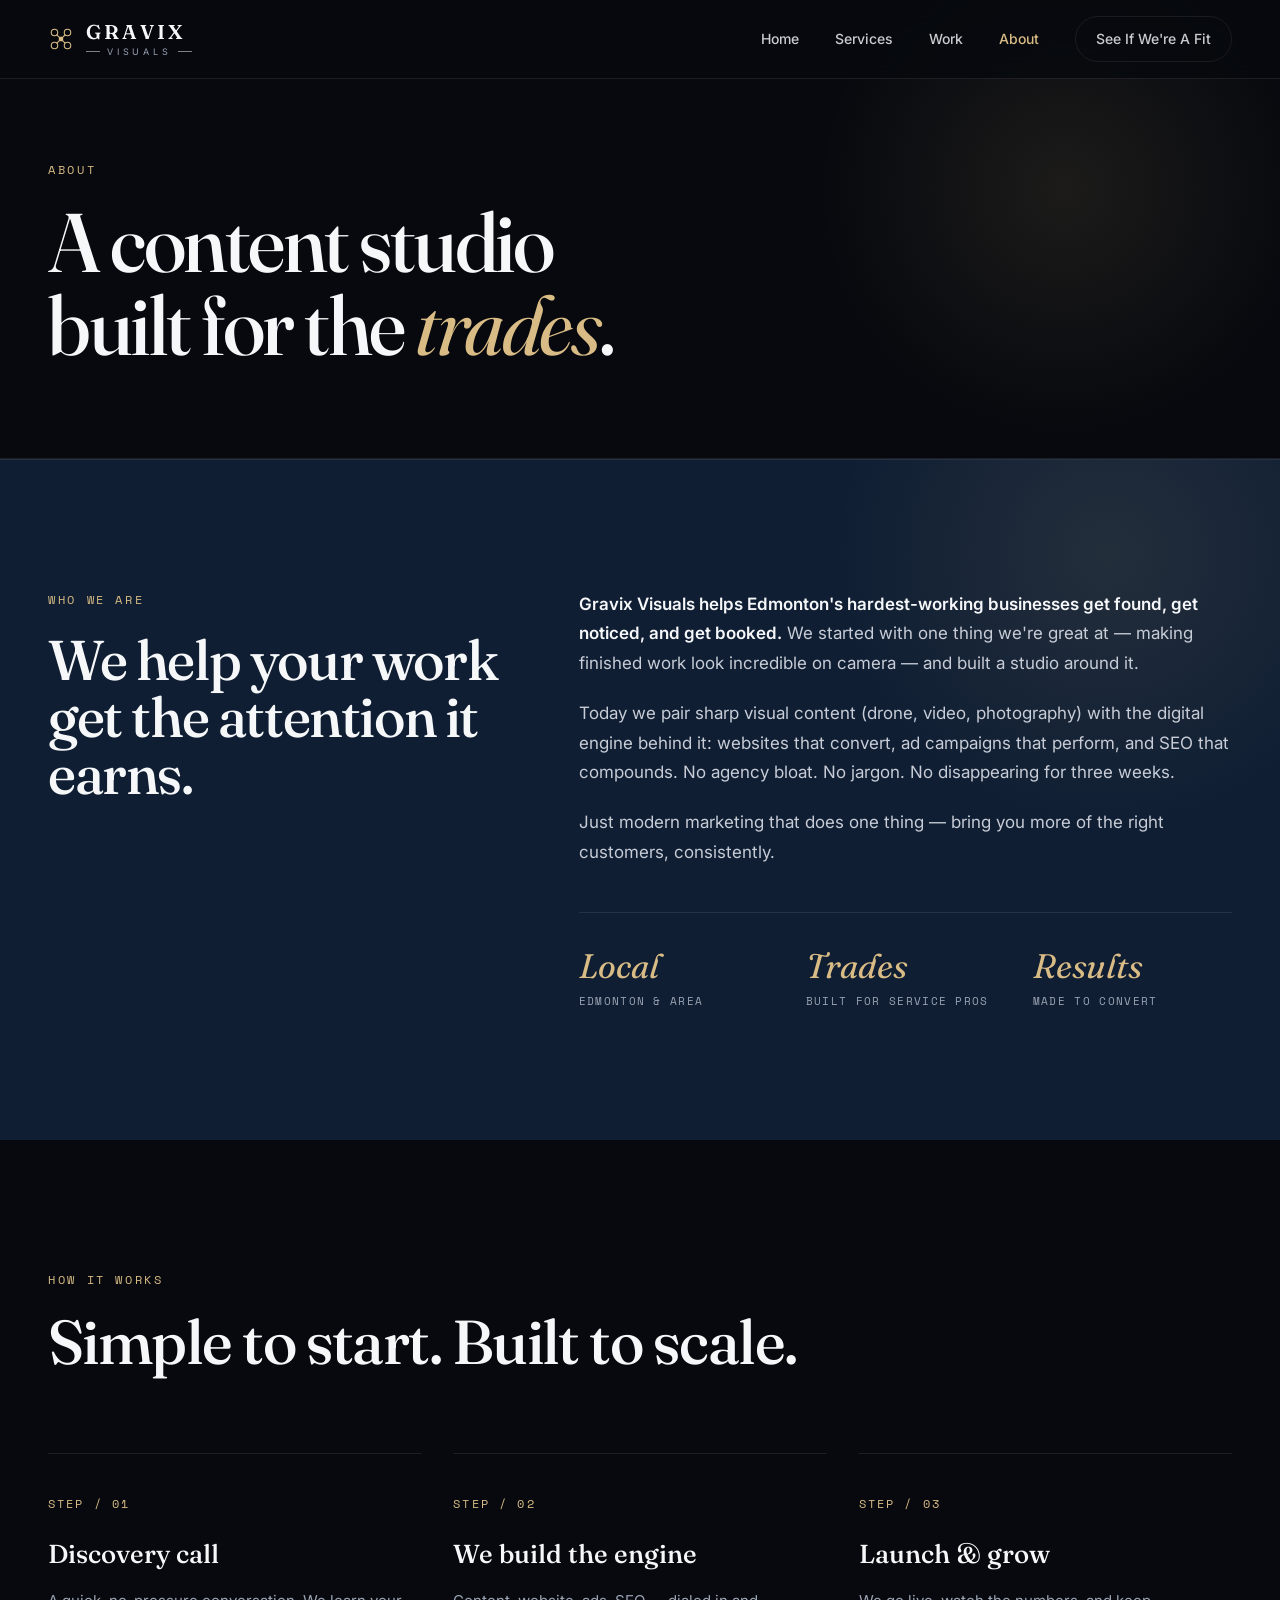
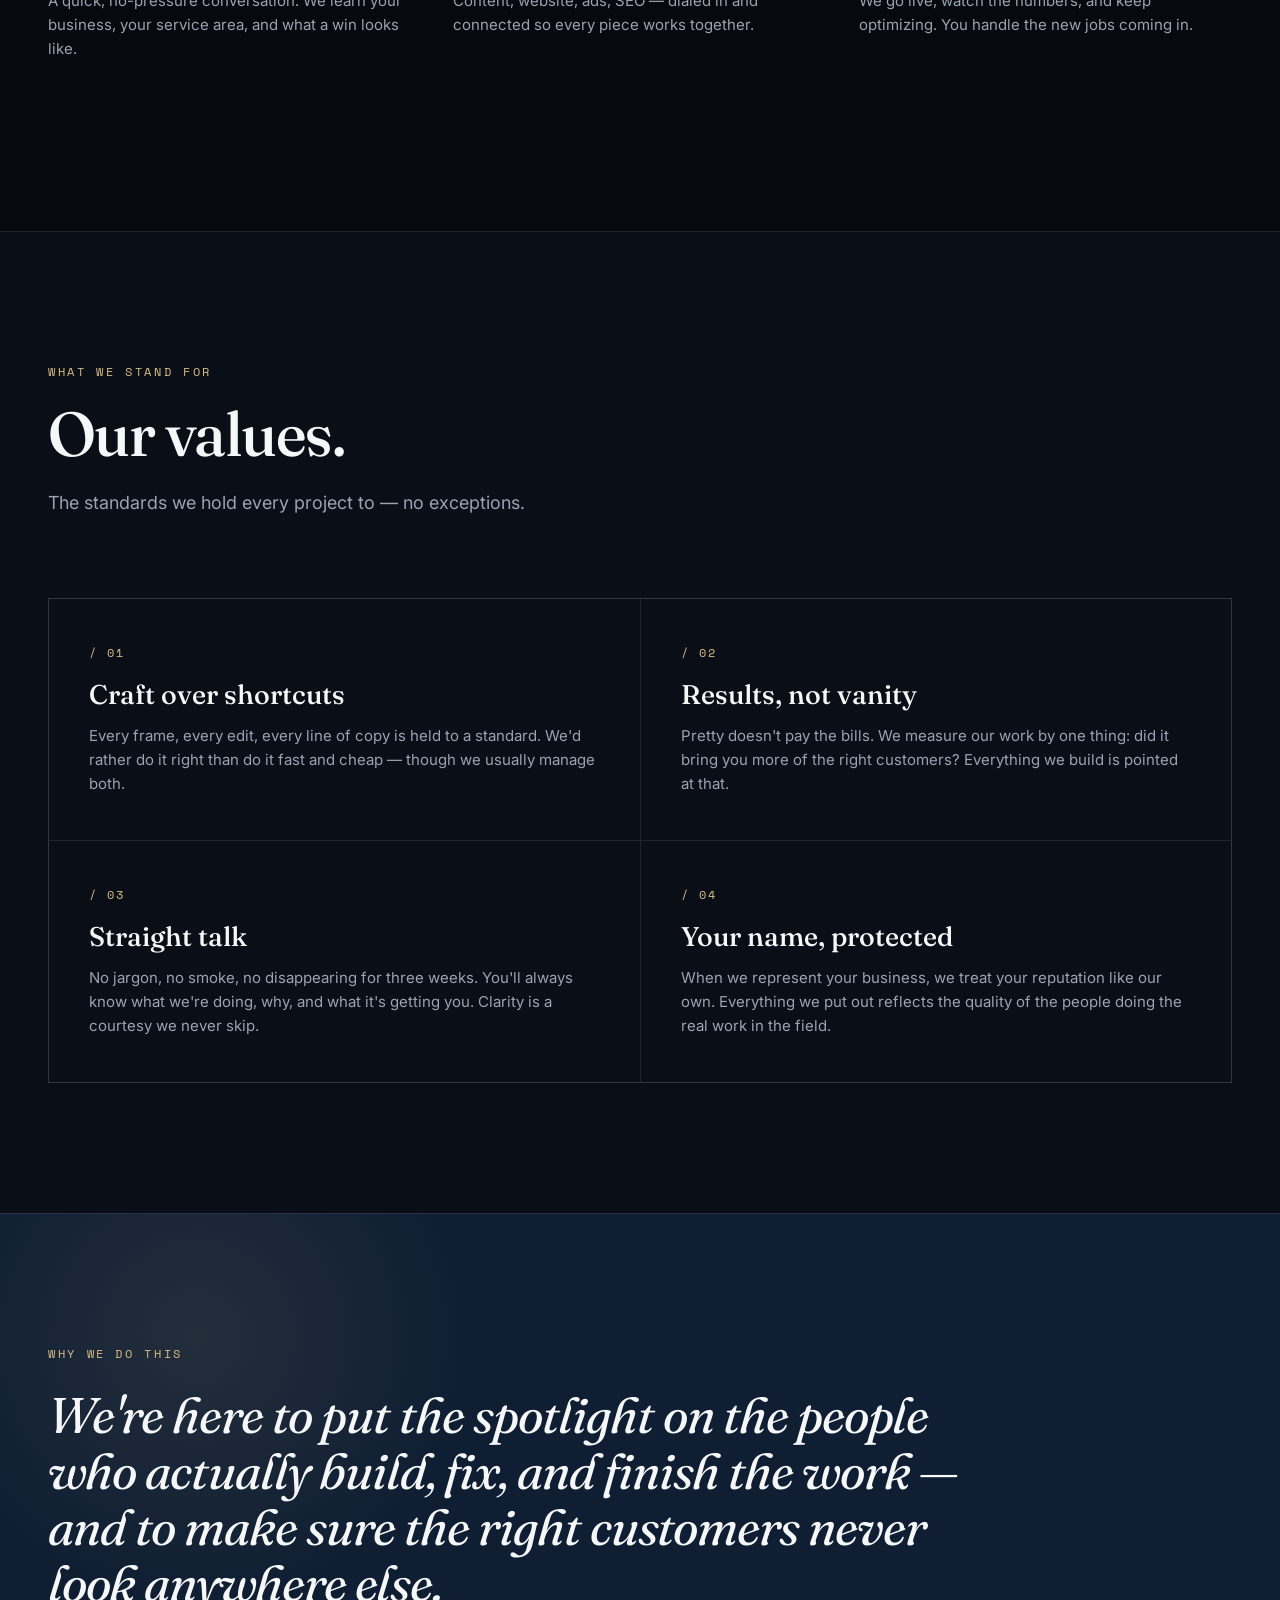
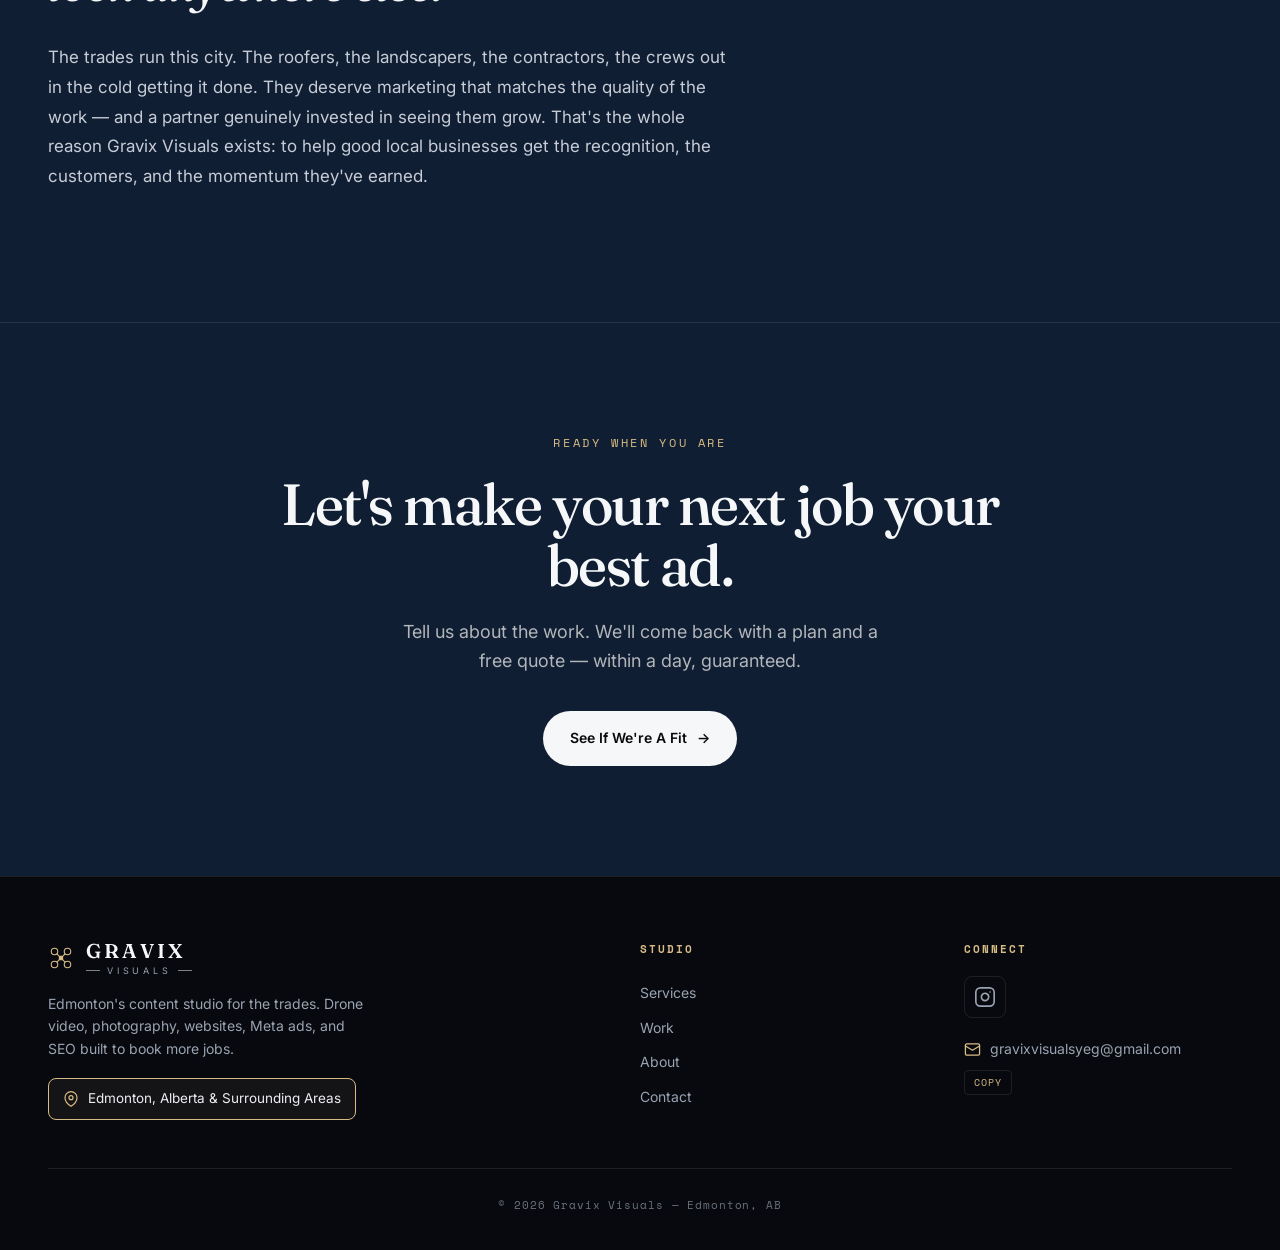
==== commit 2978648e: "Add files via upload" ====
--- a/about.html
+++ b/about.html
@@ -187,12 +187,7 @@
           <span class="email-text" id="emailText">gravixvisualsyeg@gmail.com</span>
           <button type="button" class="copy-btn" onclick="copyEmail(this)" aria-label="Copy email address">Copy</button>
         </div>
-        <a href="tel:+17802651781" class="phone-line">
-          <svg width="17" height="17" viewBox="0 0 24 24" fill="none" stroke="currentColor" stroke-width="1.8" stroke-linecap="round" stroke-linejoin="round" aria-hidden="true">
-            <path d="M22 16.92v3a2 2 0 0 1-2.18 2 19.79 19.79 0 0 1-8.63-3.07 19.5 19.5 0 0 1-6-6 19.79 19.79 0 0 1-3.07-8.67A2 2 0 0 1 4.11 2h3a2 2 0 0 1 2 1.72c.13.96.36 1.9.7 2.81a2 2 0 0 1-.45 2.11L8.09 9.91a16 16 0 0 0 6 6l1.27-1.27a2 2 0 0 1 2.11-.45c.9.34 1.85.57 2.81.7A2 2 0 0 1 22 16.92z"/>
-          </svg>
-          <span>780 265 1781</span>
-        </a>
+
       </div>
     </div>
     <div class="foot-bottom">
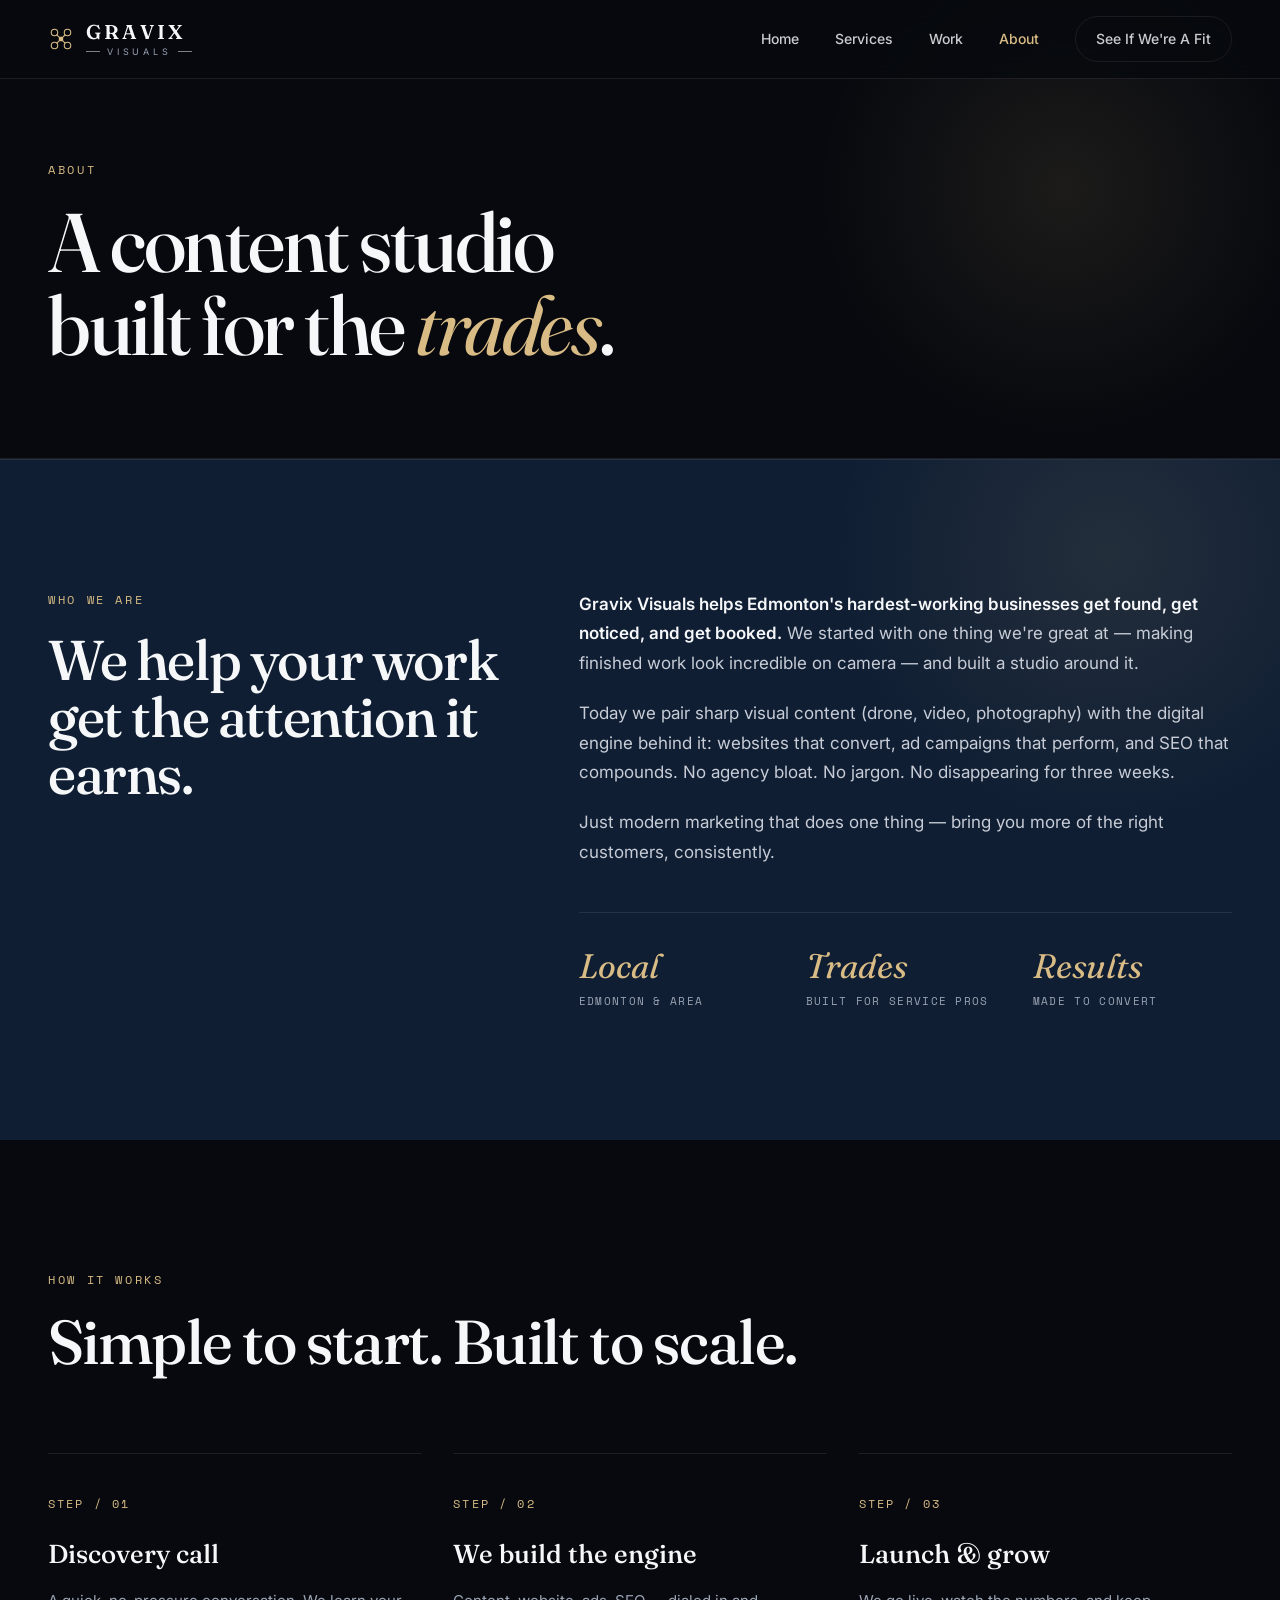
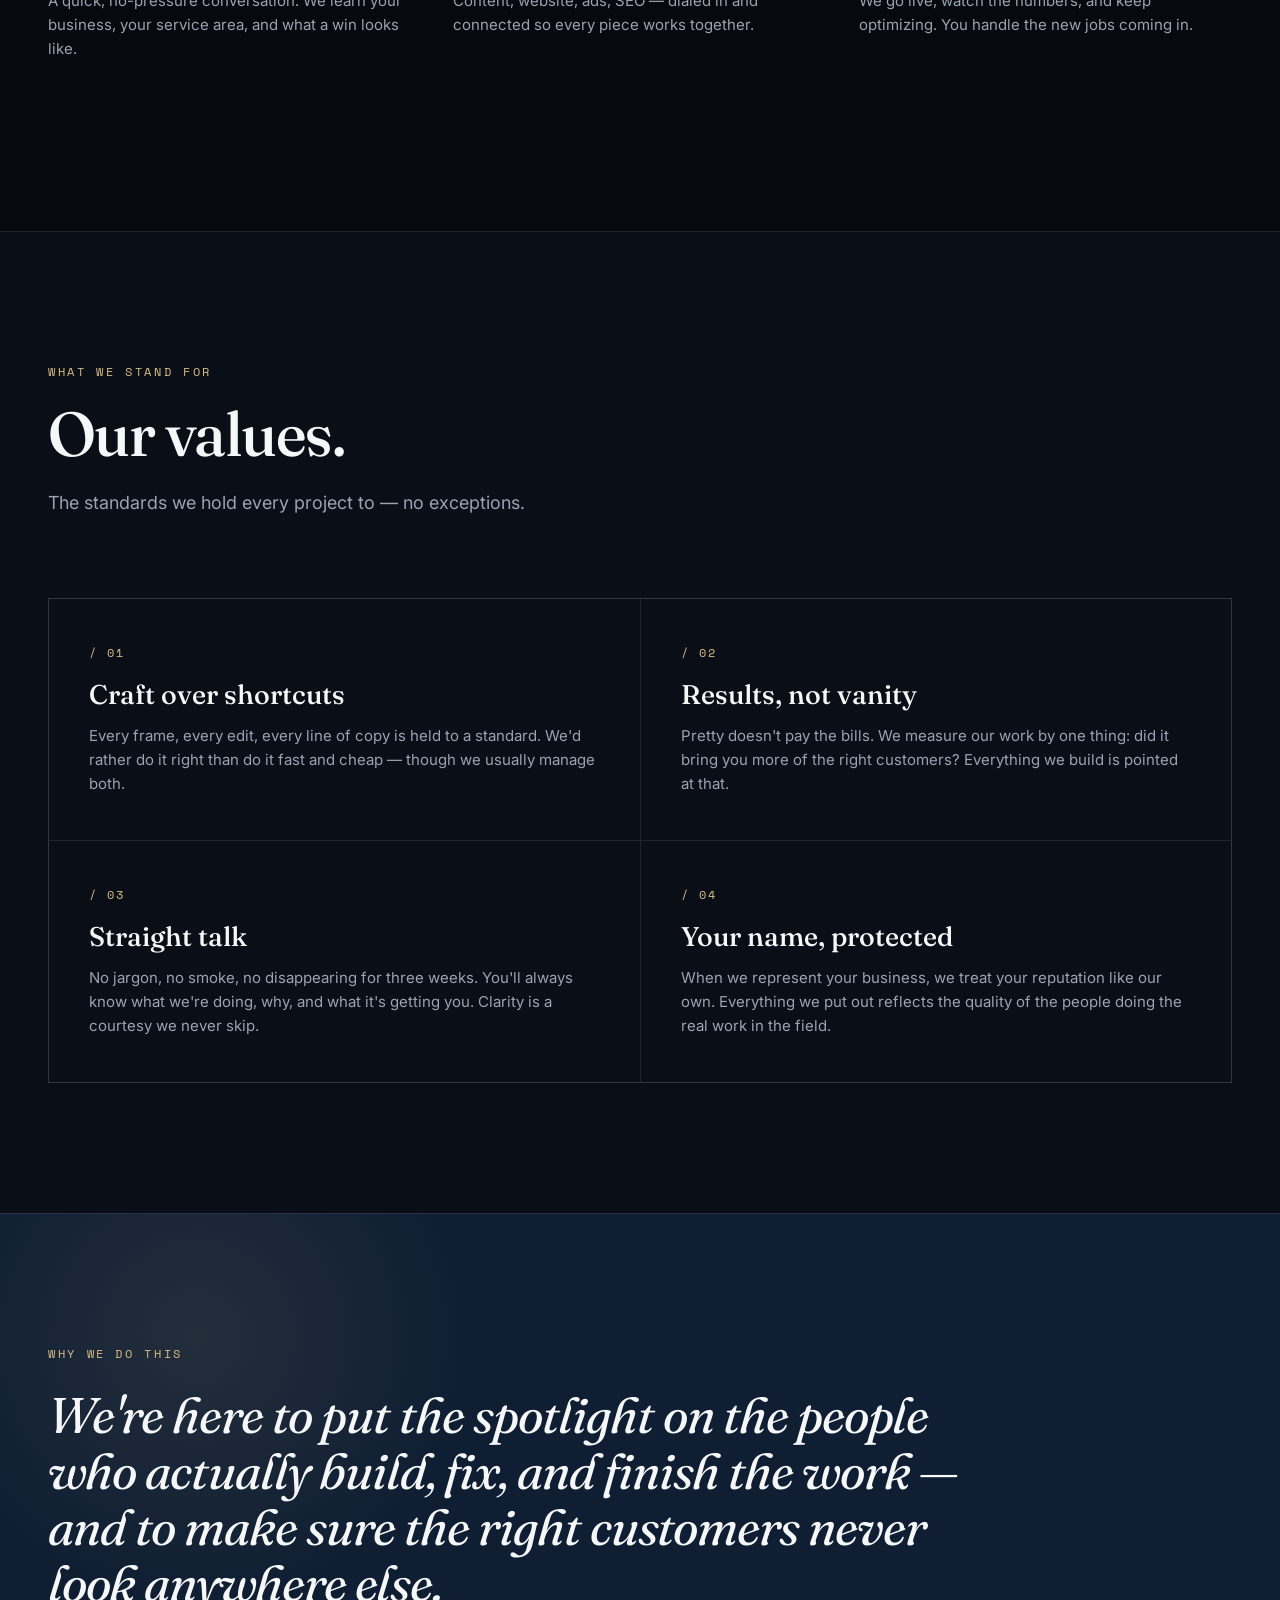
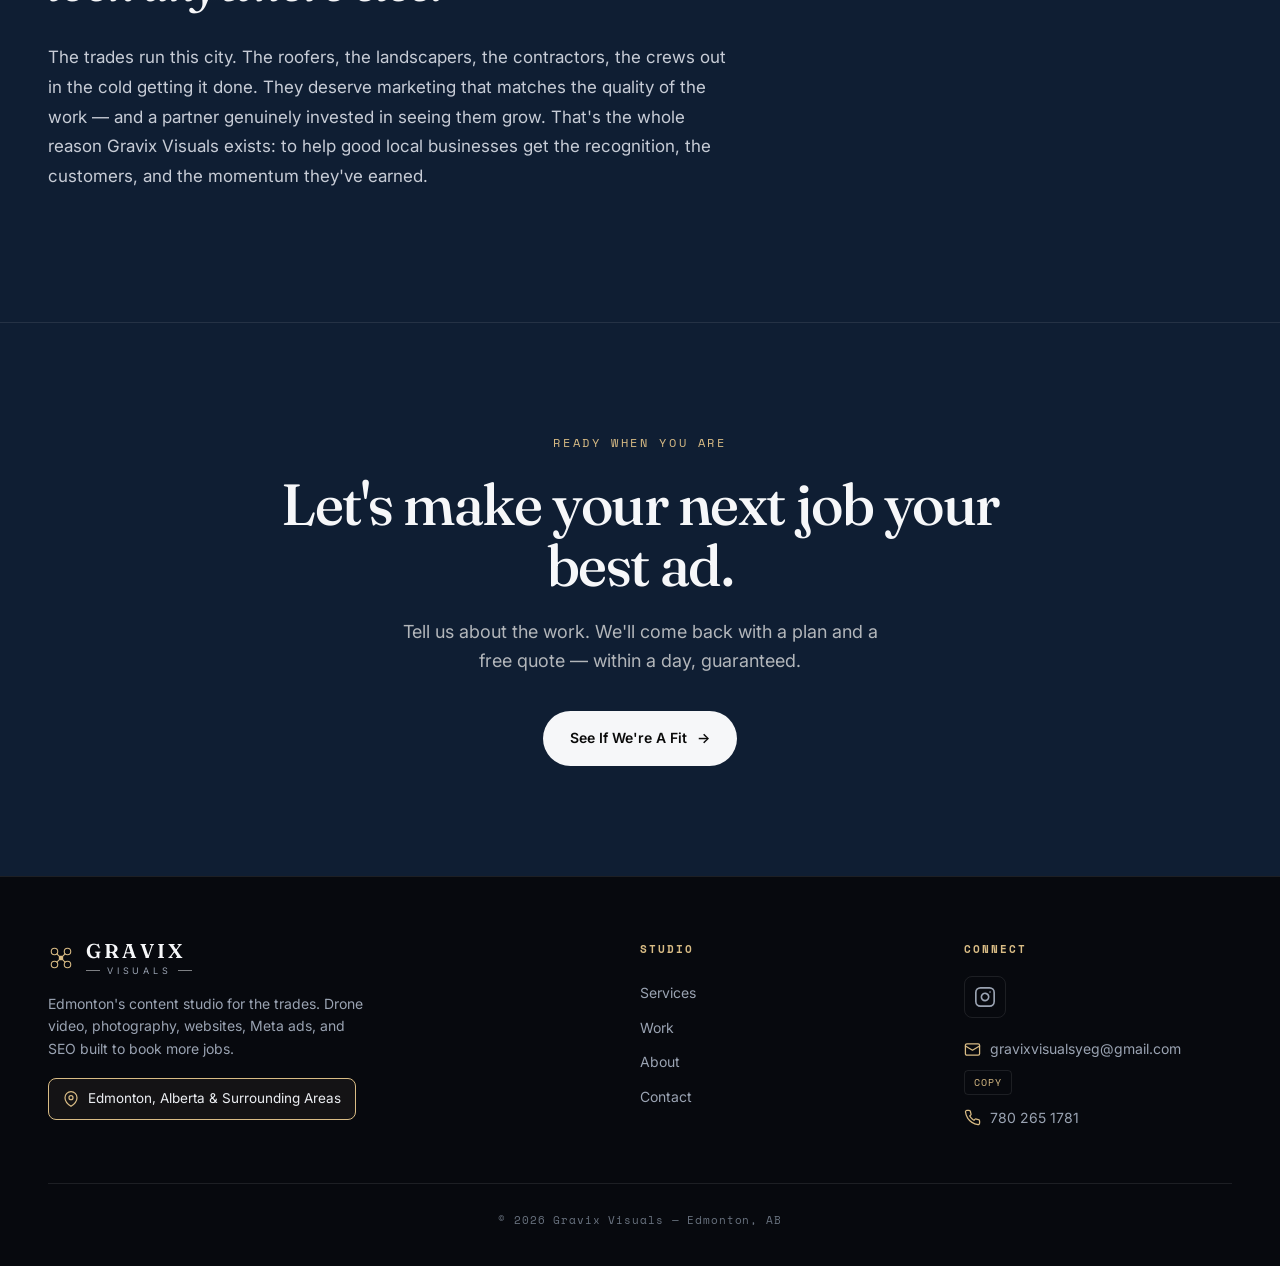
==== commit 43679cb8: "Add files via upload" ====
--- a/about.html
+++ b/about.html
@@ -187,7 +187,12 @@
           <span class="email-text" id="emailText">gravixvisualsyeg@gmail.com</span>
           <button type="button" class="copy-btn" onclick="copyEmail(this)" aria-label="Copy email address">Copy</button>
         </div>
-
+        <a href="tel:+17802651781" class="phone-line">
+          <svg width="17" height="17" viewBox="0 0 24 24" fill="none" stroke="currentColor" stroke-width="1.8" stroke-linecap="round" stroke-linejoin="round" aria-hidden="true">
+            <path d="M22 16.92v3a2 2 0 0 1-2.18 2 19.79 19.79 0 0 1-8.63-3.07 19.5 19.5 0 0 1-6-6 19.79 19.79 0 0 1-3.07-8.67A2 2 0 0 1 4.11 2h3a2 2 0 0 1 2 1.72c.13.96.36 1.9.7 2.81a2 2 0 0 1-.45 2.11L8.09 9.91a16 16 0 0 0 6 6l1.27-1.27a2 2 0 0 1 2.11-.45c.9.34 1.85.57 2.81.7A2 2 0 0 1 22 16.92z"/>
+          </svg>
+          <span>780 265 1781</span>
+        </a>
       </div>
     </div>
     <div class="foot-bottom">
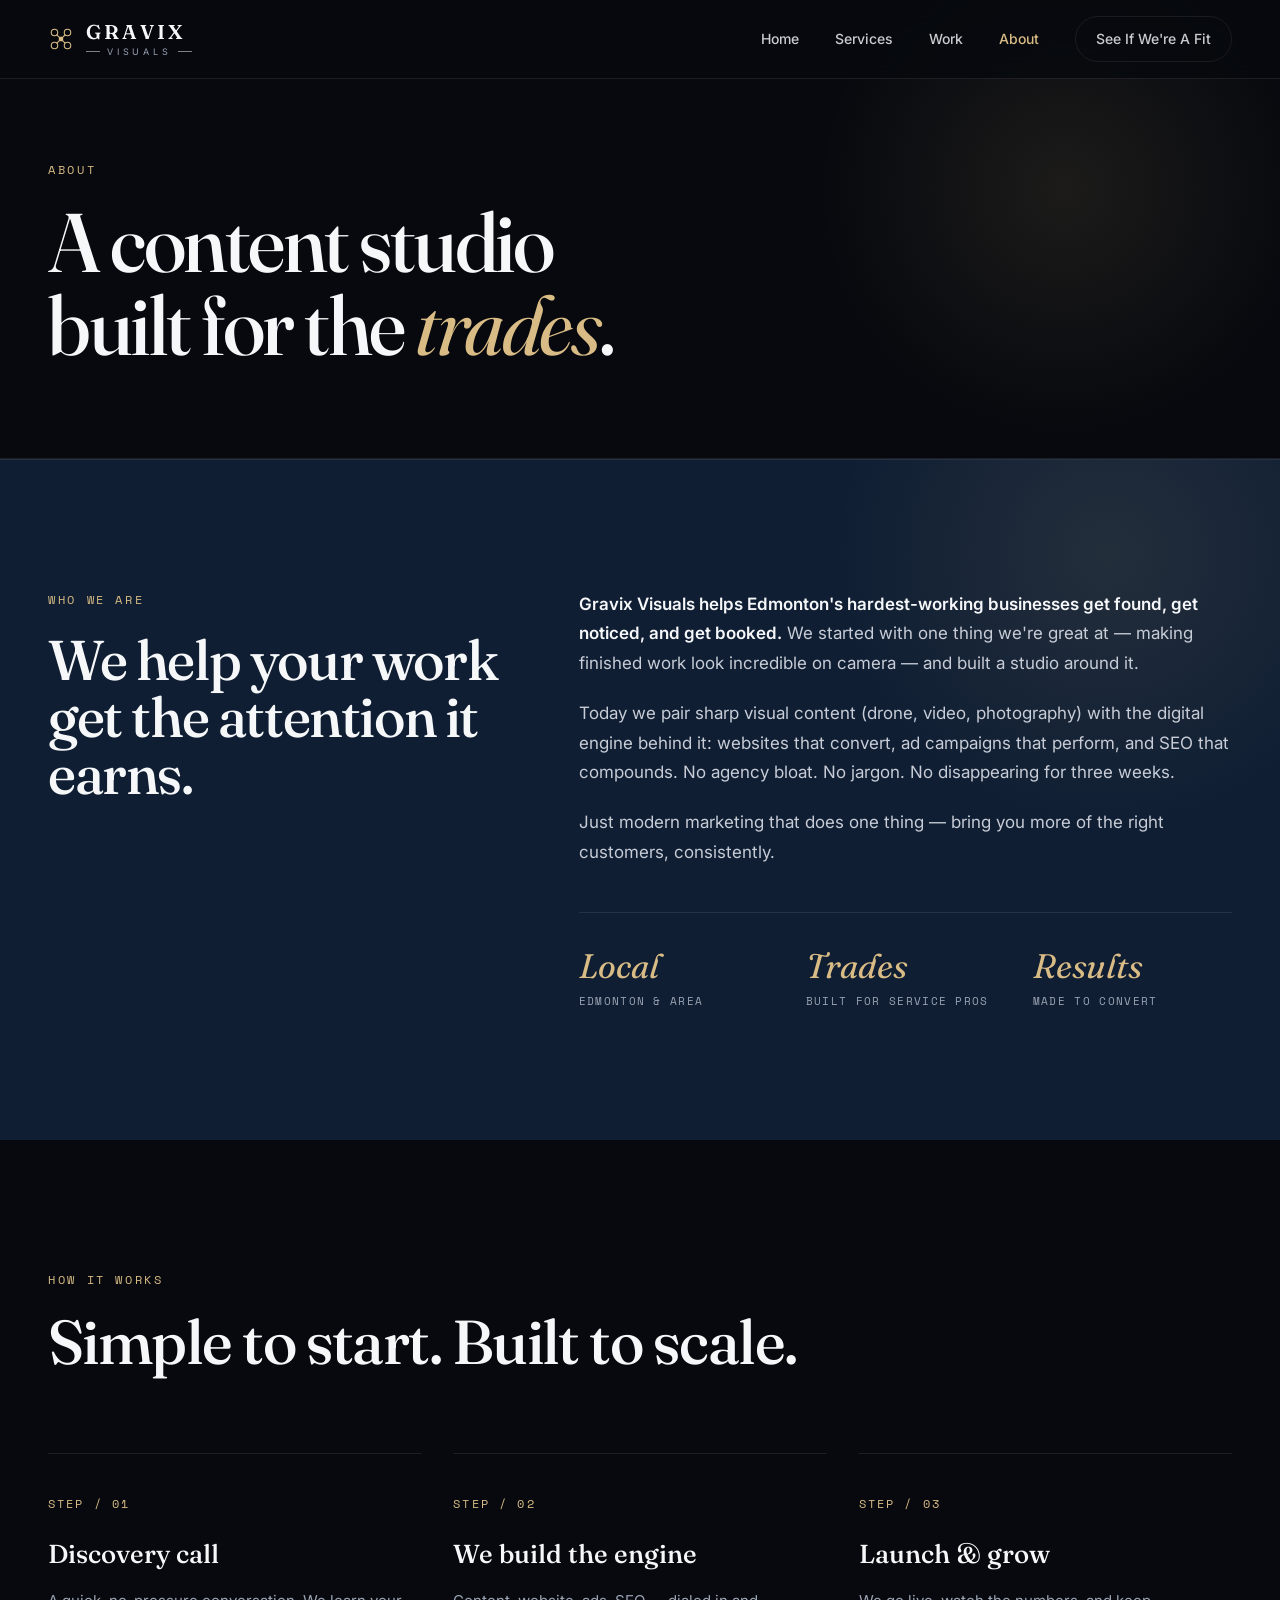
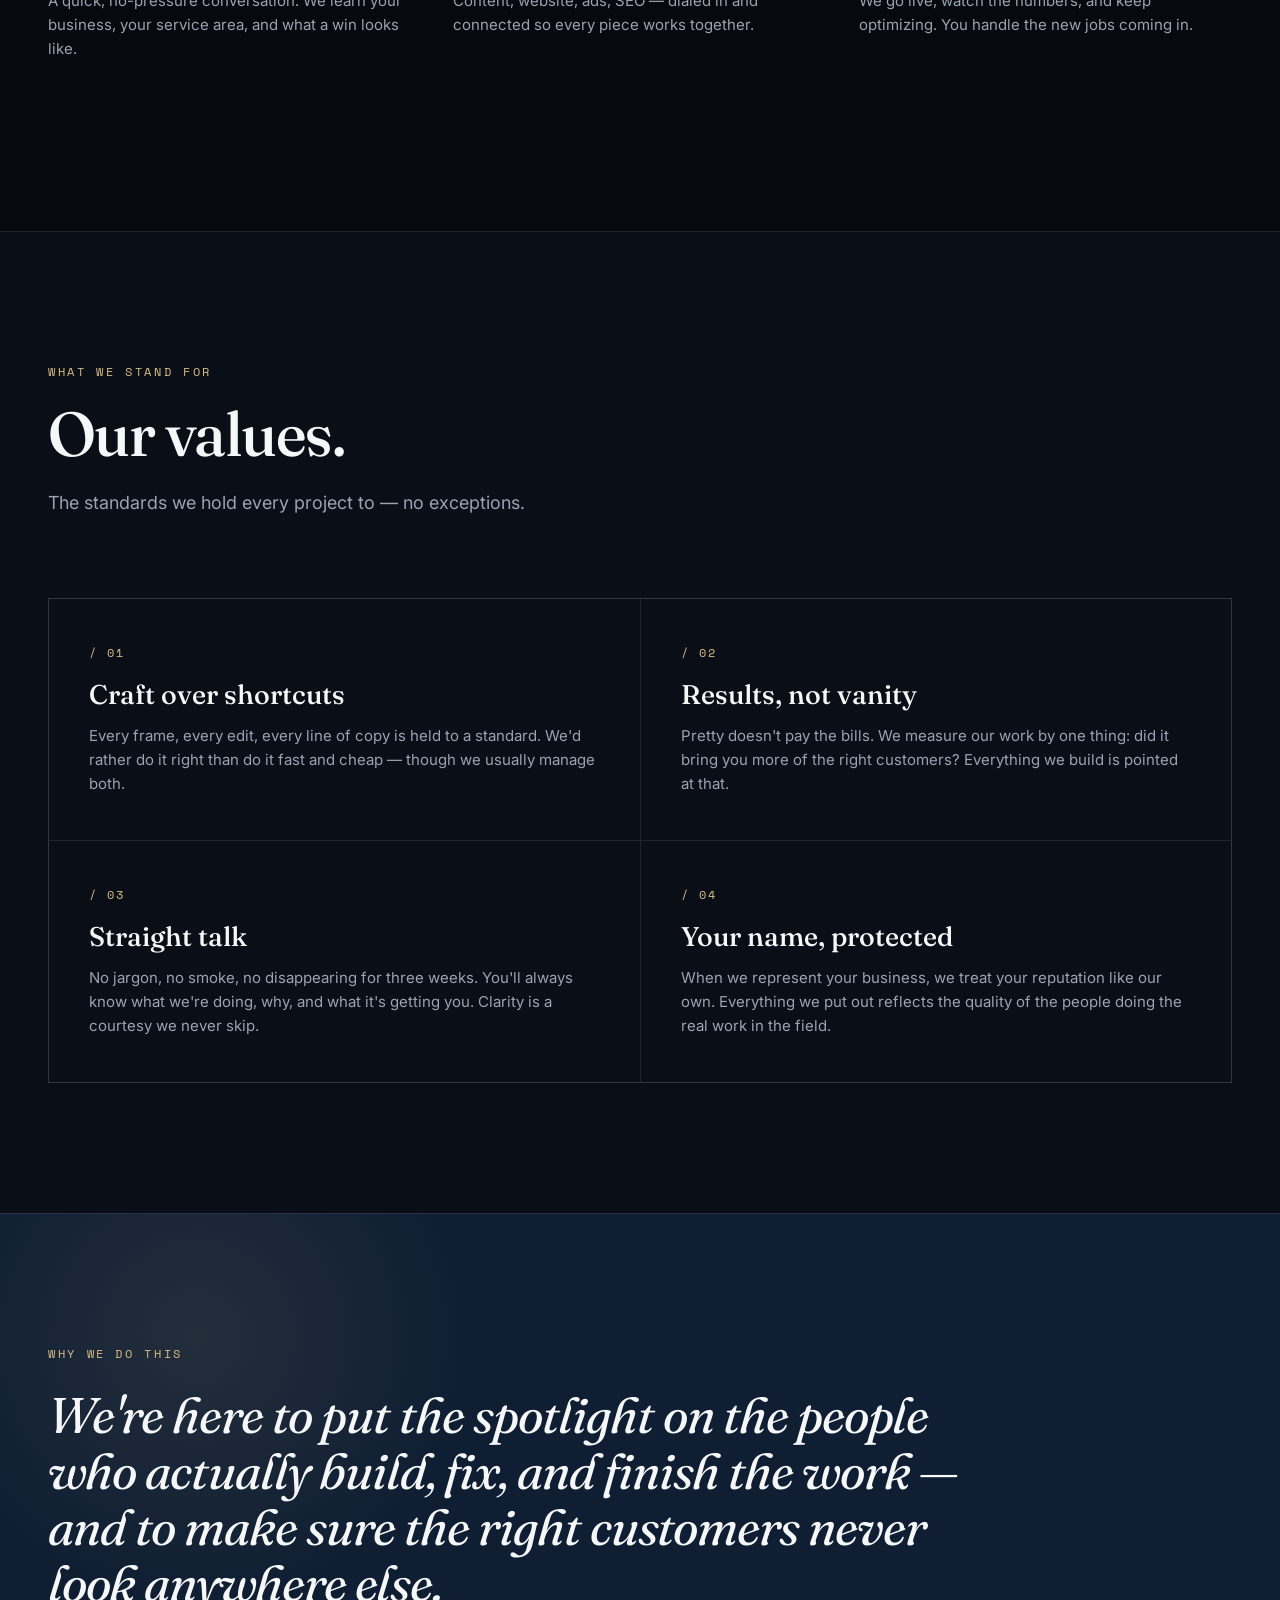
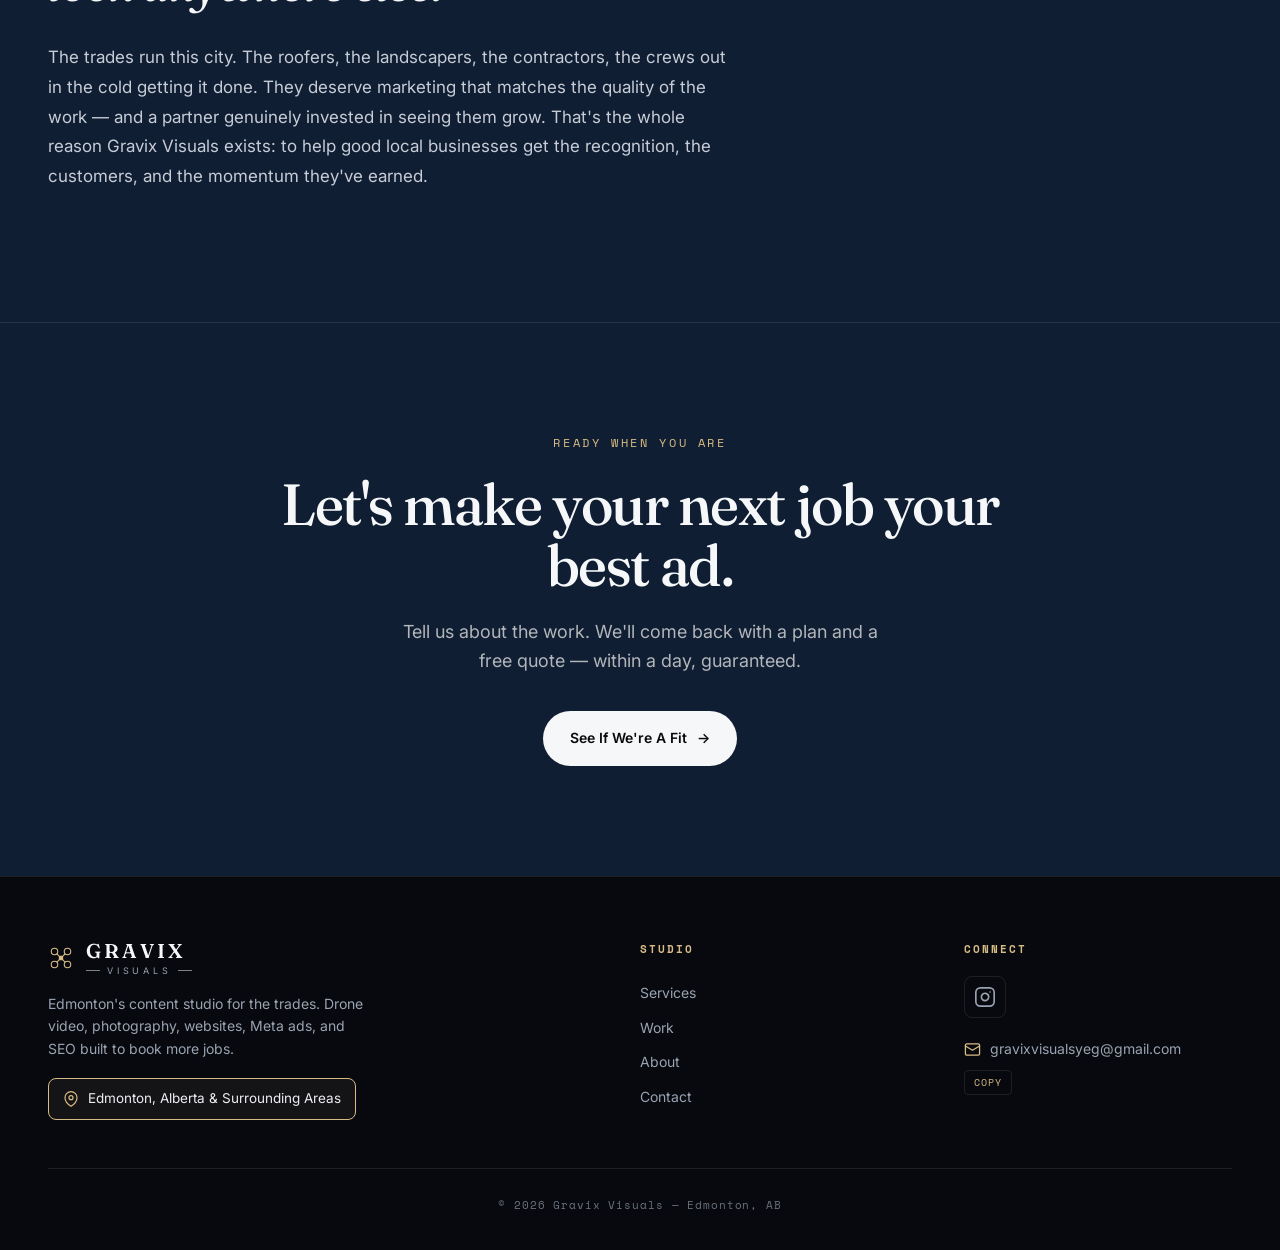
==== commit ef0c982e: "Add files via upload" ====
--- a/about.html
+++ b/about.html
@@ -187,12 +187,7 @@
           <span class="email-text" id="emailText">gravixvisualsyeg@gmail.com</span>
           <button type="button" class="copy-btn" onclick="copyEmail(this)" aria-label="Copy email address">Copy</button>
         </div>
-        <a href="tel:+17802651781" class="phone-line">
-          <svg width="17" height="17" viewBox="0 0 24 24" fill="none" stroke="currentColor" stroke-width="1.8" stroke-linecap="round" stroke-linejoin="round" aria-hidden="true">
-            <path d="M22 16.92v3a2 2 0 0 1-2.18 2 19.79 19.79 0 0 1-8.63-3.07 19.5 19.5 0 0 1-6-6 19.79 19.79 0 0 1-3.07-8.67A2 2 0 0 1 4.11 2h3a2 2 0 0 1 2 1.72c.13.96.36 1.9.7 2.81a2 2 0 0 1-.45 2.11L8.09 9.91a16 16 0 0 0 6 6l1.27-1.27a2 2 0 0 1 2.11-.45c.9.34 1.85.57 2.81.7A2 2 0 0 1 22 16.92z"/>
-          </svg>
-          <span>780 265 1781</span>
-        </a>
+
       </div>
     </div>
     <div class="foot-bottom">
